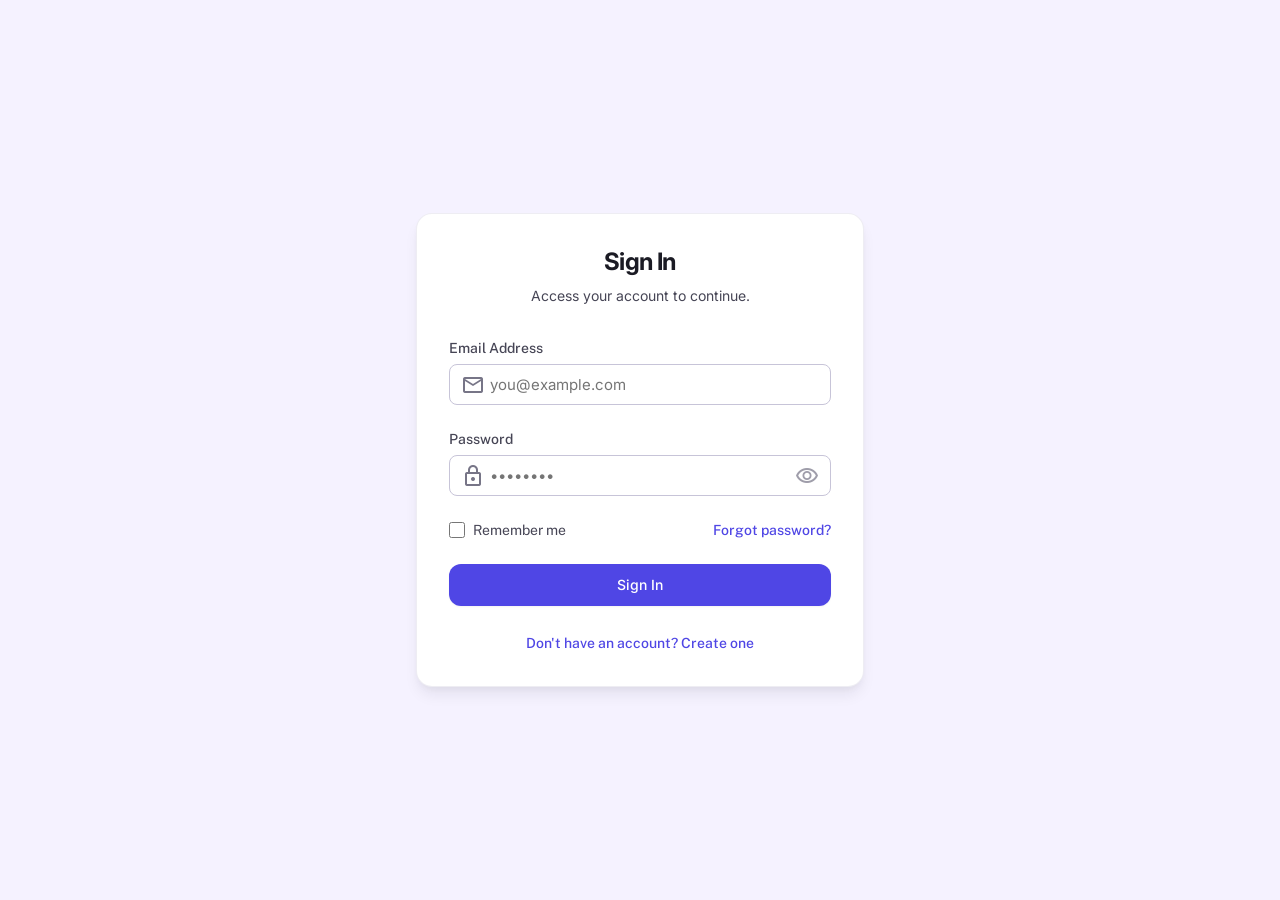
==== index.html @ 76626bdc "Initial commit of the Supply Chain Management System project. This commit includes the core files ne" ====
<!DOCTYPE html>

<html class="light" lang="en"><head>
<link href="app.css" rel="stylesheet"/>
<script src="app.js" defer></script>
<meta charset="utf-8"/>
<meta content="width=device-width, initial-scale=1.0" name="viewport"/>
<title>Authentication Card Prototype</title>
<link href="https://fonts.googleapis.com/css2?family=Inter:wght@400;500;600;700;900&amp;family=Public+Sans:wght@400;500;600&amp;display=swap" rel="stylesheet"/>
<link href="https://fonts.googleapis.com/css2?family=Material+Symbols+Outlined:wght,FILL@100..700,0..1&amp;display=swap" rel="stylesheet"/>
<link href="https://fonts.googleapis.com/css2?family=Material+Symbols+Outlined:wght,FILL@100..700,0..1&amp;display=swap" rel="stylesheet"/>
<style>
        body { font-family: 'Inter', sans-serif; }
        .label-text { font-family: 'Public Sans', sans-serif; }
    </style>
</head>
<body class="bg-surface-container-low min-h-screen flex items-center justify-center p-4">
<!-- Authentication Card -->
<div class="w-full max-w-md bg-surface-container-lowest rounded-xl shadow-lg border border-outline-variant/30 p-8">
<!-- Header -->
<div class="mb-8 text-center">
<h1 class="text-2xl font-headline font-bold text-on-surface">Sign In</h1>
<p class="text-on-surface-variant font-body text-sm mt-2">Access your account to continue.</p>
</div>
<!-- Form -->
<form class="space-y-6" id="login-form">
<!-- Email Field -->
<div>
<label class="block label-text text-sm font-medium text-on-surface-variant mb-1.5" for="email">Email Address</label>
<div class="relative">
<div class="absolute inset-y-0 left-0 pl-3 flex items-center pointer-events-none text-outline">
<span class="material-symbols-outlined text-xl" data-icon="mail">mail</span>
</div>
<input class="block w-full pl-10 pr-3 py-2.5 border border-outline-variant rounded-lg bg-surface-container-lowest text-on-surface placeholder-on-surface-variant/50 focus:ring-2 focus:ring-primary focus:border-primary transition-colors sm:text-sm" id="email" name="email" placeholder="you@example.com" required="" type="email"/>
</div>
</div>
<!-- Password Field -->
<div>
<label class="block label-text text-sm font-medium text-on-surface-variant mb-1.5" for="password">Password</label>
<div class="relative">
<div class="absolute inset-y-0 left-0 pl-3 flex items-center pointer-events-none text-outline">
<span class="material-symbols-outlined text-xl" data-icon="lock">lock</span>
</div>
<input class="block w-full pl-10 pr-10 py-2.5 border border-outline-variant rounded-lg bg-surface-container-lowest text-on-surface placeholder-on-surface-variant/50 focus:ring-2 focus:ring-primary focus:border-primary transition-colors sm:text-sm" id="password" name="password" placeholder="&#8226;&#8226;&#8226;&#8226;&#8226;&#8226;&#8226;&#8226;" required="" type="password"/>
<button class="absolute inset-y-0 right-0 pr-3 flex items-center text-outline hover:text-on-surface transition-colors password-field-toggle z-10" type="button" aria-label="Toggle password visibility" title="Toggle password visibility">
<span class="material-symbols-outlined text-xl" data-icon="visibility" id="visibility-icon">visibility</span>
</button>
</div>
</div>
<!-- Options Row -->
<div class="flex items-center justify-between">
<div class="flex items-center">
<input class="h-4 w-4 text-primary focus:ring-primary border-outline-variant rounded bg-surface-container-lowest" id="remember-me" name="remember-me" type="checkbox"/>
<label class="ml-2 block text-sm text-on-surface-variant label-text" for="remember-me">
                        Remember me
                    </label>
</div>
<div class="text-sm">
<a class="font-medium text-primary hover:text-primary-container transition-colors label-text" href="forgotpass.html" id="forgot-password-link">
                        Forgot password?
                    </a>
</div>
</div>
<!-- Submit Button -->
<div>
<button class="w-full flex justify-center py-2.5 px-4 border border-transparent rounded-lg shadow-sm text-sm font-medium text-on-primary bg-primary hover:bg-primary-container focus:outline-none focus:ring-2 focus:ring-offset-2 focus:ring-primary transition-all active:scale-[0.98]" type="submit">
                    Sign In
                </button>
</div>

<div class="mt-6 text-center">
    <a class="text-sm font-medium text-primary hover:text-primary-container transition-colors label-text" href="register.html">
    Don't have an account? Create one
    </a>
    </div>
</form>
</div>

<script>
    document.addEventListener('DOMContentLoaded', () => {
        const BASE = window.APP_BASE_URL || '/SupplyChain';

        const params = new URLSearchParams(window.location.search);
        const subsystem = params.get('subsystem');
        if (subsystem) {
            const forgotLink = document.getElementById('forgot-password-link');
            if (forgotLink) forgotLink.href = `forgotpass.html?subsystem=${encodeURIComponent(subsystem)}`;
        }

        const savedEmail = localStorage.getItem('remembered_email');
        if (savedEmail) {
            document.getElementById('email').value = savedEmail;
            document.getElementById('remember-me').checked = true;
        }

        const rememberCheckbox = document.getElementById('remember-me');
        if (rememberCheckbox) {
            rememberCheckbox.addEventListener('change', () => {
                if (!rememberCheckbox.checked) {
                    localStorage.removeItem('remembered_email');
                }
            });
        }

        (async () => {
            try {
                const sessionCheck = await fetch(`${BASE}/check_session.php`, {
                    method: 'GET',
                    credentials: 'same-origin'
                });
                if (sessionCheck.ok) {
                    try {
                        const sessionData = await sessionCheck.json();
                        if (sessionData && sessionData.logged_in) {
                            const target = subsystem
                                ? `dashboard.html?subsystem=${encodeURIComponent(subsystem)}`
                                : 'dashboard.html';
                            window.location.replace(target);
                        }
                    } catch (_) { /* ignore non-JSON responses */ }
                }
            } catch (e) {
                console.warn('Session check skipped:', e);
            }
        })();

        document.getElementById('login-form').addEventListener('submit', async (e) => {
            e.preventDefault();

            const emailEl = document.getElementById('email');
            const passwordEl = document.getElementById('password');
            const rememberMe = document.getElementById('remember-me').checked;
            const email = (emailEl.value || '').trim();
            const password = passwordEl.value;

            const submitBtn = document.getElementById('sign-in-button')
                || e.target.querySelector('button[type="submit"]')
                || e.target.querySelector('button:not([type])');

            const originalHTML = submitBtn ? submitBtn.innerHTML : null;
            let restored = false;
            const restoreBtn = () => {
                if (restored || !submitBtn) return;
                restored = true;
                submitBtn.disabled = false;
                submitBtn.style.opacity = '';
                submitBtn.style.pointerEvents = '';
                if (originalHTML !== null) submitBtn.innerHTML = originalHTML;
            };

            try {
                if (!email || !/^[^\s@]+@[^\s@]+\.[^\s@]+$/.test(email)) {
                    alert('Please enter a valid email address.');
                    if (emailEl) emailEl.focus();
                    return;
                }
                if (!password || password.length < 1) {
                    alert('Please enter your password.');
                    if (passwordEl) passwordEl.focus();
                    return;
                }

                if (submitBtn) {
                    submitBtn.disabled = true;
                    submitBtn.style.opacity = '0.8';
                    submitBtn.style.pointerEvents = 'none';
                    submitBtn.innerHTML = '<span>Signing in...</span>';
                }

                const response = await fetch(`${BASE}/login.php`, {
                    method: 'POST',
                    headers: { 'Content-Type': 'application/json' },
                    credentials: 'same-origin',
                    body: JSON.stringify({ email, password, remember_me: rememberMe }),
                });

                const contentType = response.headers.get('content-type') || '';
                let data = {};
                if (contentType.includes('application/json')) {
                    data = await response.json();
                } else {
                    const raw = await response.text();
                    const jsonStart = raw.indexOf('{');
                    const jsonEnd = raw.lastIndexOf('}');
                    if (jsonStart !== -1 && jsonEnd !== -1) {
                        try { data = JSON.parse(raw.slice(jsonStart, jsonEnd + 1)); }
                        catch (_) { data = { message: raw.slice(0, 160) }; }
                    } else {
                        data = { message: raw.slice(0, 160) };
                    }
                }

                if (response.ok) {
                    if (rememberMe) {
                        localStorage.setItem('remembered_email', email);
                    } else {
                        localStorage.removeItem('remembered_email');
                    }

                    const target = subsystem
                        ? `dashboard.html?subsystem=${encodeURIComponent(subsystem)}`
                        : (data.redirect || 'dashboard.html');
                    window.location.replace(target);
                    return;
                }

                alert(data.message || 'Invalid email or password.');
            } catch (error) {
                console.error('Login error:', error);
                const details = (error && error.message) ? `\n\nDetails: ${error.message}` : '';
                alert(`Unable to reach the server. Make sure XAMPP Apache and MySQL are running, then try again.${details}`);
            } finally {
                restoreBtn();
            }
        });
    });
</script>
</body></html>
---- app.css ----
/* ==========================================================================
   PURE CSS LARAVEL BREEZE & MATERIAL 3 DESIGN SYSTEM (app.css)
   Universal CSS-Only Stylesheet for index.html and all 15 code.html prototypes.
   Zero Tailwind CSS, Zero JavaScript required. Pure CSS Utility & UI Architecture.
   ========================================================================== */

@import url('https://fonts.googleapis.com/css2?family=Inter:wght@300;400;500;600;700;800;900&family=Public+Sans:wght@400;500;600&display=swap');
@import url('https://fonts.googleapis.com/css2?family=Material+Symbols+Outlined:wght,FILL@100..700,0..1&display=swap');

:root {
  /* Core Design Tokens - Breeze & Material 3 Light Theme */
  --bg-main: #fcf8ff;
  --bg-surface-low: #f5f2ff;
  --bg-surface: #ffffff;
  --bg-surface-high: #eae6f4;
  --bg-surface-highest: #e4e1ee;
  
  /* Text & Content Tokens */
  --text-main: #1b1b24;
  --text-muted: #464555;
  --text-dim: #777587;
  --text-inverse: #ffffff;
  --outline: #777587;
  --outline-variant: #c7c4d8;

  /* Brand Accents */
  --primary: #4f46e5;
  --primary-hover: #4338ca;
  --primary-light: #e2dfff;
  --primary-container: #4f46e5;
  --on-primary: #ffffff;
  --on-primary-container: #dad7ff;
  --secondary: #58579b;
  --on-secondary: #ffffff;
  --secondary-container: #b6b4ff;
  --tertiary: #a44100;
  --on-tertiary: #ffffff;
  --tertiary-container: #ffd2be;
  --error: #ba1a1a;
  --on-error: #ffffff;
  --error-container: #ffdad6;
  --on-error-container: #93000a;

  /* Category Filter Colors */
  --auth-color: #e11d48;
  --auth-bg: #ffe4e6;
  --auth-border: #fecdd3;
  --comp-color: #4f46e5;
  --comp-bg: #e0e7ff;
  --comp-border: #c7d2fe;
  --layout-color: #059669;
  --layout-bg: #d1fae5;
  --layout-border: #a7f3d0;
  --system-color: #d97706;
  --system-bg: #fef3c7;
  --system-border: #fde68a;

  /* Elevation & Shadows */
  --shadow-sm: 0 1px 2px 0 rgba(0, 0, 0, 0.05);
  --shadow-md: 0 4px 6px -1px rgba(27, 27, 36, 0.06), 0 2px 4px -2px rgba(27, 27, 36, 0.04);
  --shadow-lg: 0 10px 15px -3px rgba(27, 27, 36, 0.08), 0 4px 6px -2px rgba(27, 27, 36, 0.04);
  --shadow-xl: 0 20px 25px -5px rgba(27, 27, 36, 0.1), 0 10px 10px -5px rgba(27, 27, 36, 0.04);
  --shadow-hover: 0 20px 25px -5px rgba(79, 70, 229, 0.12), 0 8px 10px -6px rgba(79, 70, 229, 0.08);

  /* Typography */
  --font-sans: 'Inter', system-ui, -apple-system, sans-serif;
  --font-label: 'Public Sans', system-ui, -apple-system, sans-serif;
  
  /* Sizing & Transitions */
  --radius-sm: 0.375rem;
  --radius-md: 0.5rem;
  --radius-lg: 0.75rem;
  --radius-xl: 1rem;
  --radius-2xl: 1.5rem;
  --radius-full: 9999px;
  --transition-fast: 0.15s ease;
  --transition-smooth: 0.25s cubic-bezier(0.16, 1, 0.3, 1);
}

/* ==========================================================================
   CSS Reset & Base Rules
   ========================================================================== */
*, *::before, *::after {
  box-sizing: border-box;
  margin: 0;
  padding: 0;
}

html {
  scroll-behavior: smooth;
  font-size: 16px;
  color-scheme: light;
}

body {
  font-family: var(--font-sans);
  background-color: var(--bg-main);
  color: var(--text-main);
  line-height: 1.5;
  min-height: 100vh;
  display: flex;
  flex-direction: column;
  -webkit-font-smoothing: antialiased;
}

::selection {
  background-color: var(--primary);
  color: #ffffff;
}

::-webkit-scrollbar {
  width: 8px;
  height: 8px;
}
::-webkit-scrollbar-track {
  background: var(--bg-main);
}
::-webkit-scrollbar-thumb {
  background: #cbd5e1;
  border-radius: var(--radius-full);
}
::-webkit-scrollbar-thumb:hover {
  background: var(--primary);
}

h1, h2, h3, h4, h5, h6 {
  font-family: var(--font-sans);
  font-weight: 700;
  color: var(--text-main);
  line-height: 1.25;
  letter-spacing: -0.025em;
}

a {
  color: inherit;
  text-decoration: none;
  transition: all var(--transition-fast);
}

img, svg {
  max-width: 100%;
  height: auto;
  display: block;
}

button, input, select, textarea {
  font-family: inherit;
  font-size: inherit;
  color: inherit;
  background: none;
  border: none;
  outline: none;
}

button, label[for^="filter-"] {
  cursor: pointer;
  user-select: none;
}

/* ==========================================================================
   PURE CSS RADIO FILTERING LOGIC (Zero JavaScript)
   ========================================================================== */
.filter-radio {
  display: none !important;
}

/* Active filter button styles based on checked radio */
#filter-all:checked ~ * .filter-container label[for="filter-all"],
#filter-auth:checked ~ * .filter-container label[for="filter-auth"],
#filter-comp:checked ~ * .filter-container label[for="filter-comp"],
#filter-layout:checked ~ * .filter-container label[for="filter-layout"],
#filter-system:checked ~ * .filter-container label[for="filter-system"] {
  background: var(--primary);
  color: #ffffff;
  border-color: var(--primary);
  box-shadow: 0 4px 12px rgba(79, 70, 229, 0.25);
}

#filter-auth:checked ~ * .filter-container label[for="filter-auth"] {
  background: var(--auth-color);
  border-color: var(--auth-color);
  box-shadow: 0 4px 12px rgba(225, 29, 72, 0.25);
}

/* Active count pill styles */
#filter-all:checked ~ * .filter-container label[for="filter-all"] .count-pill,
#filter-auth:checked ~ * .filter-container label[for="filter-auth"] .count-pill,
#filter-comp:checked ~ * .filter-container label[for="filter-comp"] .count-pill,
#filter-layout:checked ~ * .filter-container label[for="filter-layout"] .count-pill,
#filter-system:checked ~ * .filter-container label[for="filter-system"] .count-pill {
  background: rgba(255, 255, 255, 0.25);
  color: #ffffff;
}

/* Hide non-matching component cards in pure CSS when filter is checked */
#filter-auth:checked ~ * .components-grid .component-card:not([data-group="Authentication"]),
#filter-comp:checked ~ * .components-grid .component-card:not([data-group="Components"]),
#filter-layout:checked ~ * .components-grid .component-card:not([data-group="Layouts"]),
#filter-system:checked ~ * .components-grid .component-card:not([data-group="Design Systems"]) {
  display: none !important;
}

/* ==========================================================================
   Header & Navigation
   ========================================================================== */
.app-wrapper {
  display: flex;
  flex-direction: column;
  min-height: 100vh;
  width: 100%;
}

.container {
  width: 100%;
  max-width: 1280px;
  margin: 0 auto;
  padding: 0 1.5rem;
}

@media (max-width: 640px) {
  .container {
    padding: 0 1rem;
  }
}

.app-header {
  position: sticky;
  top: 0;
  z-index: 50;
  background: rgba(255, 255, 255, 0.85);
  backdrop-filter: blur(12px);
  -webkit-backdrop-filter: blur(12px);
  border-bottom: 1px solid var(--bg-surface-highest);
  box-shadow: var(--shadow-sm);
  transition: all var(--transition-smooth);
}

.header-content {
  display: flex;
  align-items: center;
  justify-content: space-between;
  height: 4.5rem;
}

.brand-identity {
  display: flex;
  align-items: center;
  gap: 0.875rem;
}

.brand-logo {
  width: 2.5rem;
  height: 2.5rem;
  border-radius: var(--radius-md);
  background: var(--primary);
  display: flex;
  align-items: center;
  justify-content: center;
  font-weight: 800;
  font-size: 1.125rem;
  color: #ffffff;
  box-shadow: 0 4px 10px rgba(79, 70, 229, 0.25);
}

.brand-text h1 {
  font-size: 1.25rem;
  font-weight: 800;
  color: var(--text-main);
  letter-spacing: -0.03em;
}

.brand-text h1 span {
  color: var(--primary);
}

.brand-badge {
  display: inline-flex;
  align-items: center;
  padding: 0.2rem 0.6rem;
  border-radius: var(--radius-full);
  background: var(--primary-light);
  color: var(--primary);
  font-size: 0.75rem;
  font-weight: 600;
  border: 1px solid rgba(79, 70, 229, 0.2);
}

/* ==========================================================================
   Hero Section
   ========================================================================== */
.hero-section {
  padding: 3.5rem 0 2.5rem;
  text-align: center;
}

.hero-badge {
  display: inline-flex;
  align-items: center;
  gap: 0.5rem;
  padding: 0.35rem 0.875rem;
  background: var(--primary-light);
  border: 1px solid rgba(79, 70, 229, 0.25);
  border-radius: var(--radius-full);
  color: var(--primary);
  font-size: 0.8125rem;
  font-weight: 600;
  margin-bottom: 1.25rem;
}

.hero-title {
  font-size: 3rem;
  font-weight: 900;
  margin-bottom: 1rem;
  color: var(--text-main);
  letter-spacing: -0.04em;
}

.hero-title span {
  color: var(--primary);
}

.hero-subtitle {
  font-size: 1.125rem;
  color: var(--text-muted);
  max-width: 640px;
  margin: 0 auto 2rem;
  line-height: 1.6;
}

@media (max-width: 640px) {
  .hero-title {
    font-size: 2rem;
  }
  .hero-subtitle {
    font-size: 0.95rem;
  }
}

.module-selector-section {
  background: radial-gradient(circle at top left, rgba(124, 58, 237, 0.16), transparent 32%),
              radial-gradient(circle at bottom right, rgba(99, 102, 241, 0.18), transparent 28%),
              linear-gradient(180deg, #050b1d 0%, #0c1229 42%, #0f172a 100%);
}

.subsystem-dashboard-section {
  background: #090f22;
}

.module-section-header,
.dashboard-header {
  display: flex;
  align-items: center;
  justify-content: space-between;
  gap: 1.5rem;
  margin-bottom: 2rem;
  border-bottom: 1px solid rgba(148, 163, 184, 0.12);
  padding-bottom: 1.5rem;
}

.module-section-header .eyebrow,
.dashboard-header .eyebrow {
  font-size: 0.75rem;
  font-weight: 700;
  letter-spacing: 0.28em;
  text-transform: uppercase;
  color: #c4b5fd;
  margin-bottom: 0.5rem;
}

.section-title,
.dashboard-title {
  font-size: clamp(2rem, 2.6vw, 2.75rem);
  color: #f8fafc;
  margin-bottom: 0.75rem;
}

.section-copy,
.dashboard-description {
  color: #cbd5e1;
  max-width: 760px;
  line-height: 1.75;
}

.search-box {
  position: relative;
  width: min(100%, 320px);
}

.search-box .search-icon {
  position: absolute;
  left: 1rem;
  top: 50%;
  transform: translateY(-50%);
  width: 18px;
  height: 18px;
  color: #8f9fcb;
  pointer-events: none;
}

.search-input {
  width: 100%;
  padding: 0.95rem 1rem 0.95rem 3rem;
  border-radius: 9999px;
  border: 1px solid rgba(255, 255, 255, 0.12);
  background: rgba(15, 23, 42, 0.88);
  color: #f8fafc;
  box-shadow: inset 0 1px 2px rgba(255, 255, 255, 0.05);
}

.search-input::placeholder {
  color: #8f9fcb;
}

.module-selector-grid,
.dashboard-module-grid {
  display: grid;
  grid-template-columns: repeat(auto-fill, minmax(300px, 1fr));
  gap: 1.5rem;
}

.module-selection-panel,
.module-card,
.dashboard-card {
  background: rgba(15, 23, 42, 0.95);
  border: 1px solid rgba(148, 163, 184, 0.14);
  border-radius: var(--radius-2xl);
}

.module-selection-panel {
  padding: 2rem;
  box-shadow: 0 28px 80px -45px rgba(15, 23, 42, 0.7);
  overflow: hidden;
}

.module-folder-card {
  background: rgba(15, 23, 42, 0.9);
  border: 1px solid rgba(148, 163, 184, 0.18);
  border-radius: var(--radius-2xl);
  padding: 1.5rem;
  margin-bottom: 1.75rem;
  box-shadow: inset 0 0 0 1px rgba(255, 255, 255, 0.03);
}

.folder-card-top {
  display: flex;
  align-items: flex-start;
  gap: 1rem;
  margin-bottom: 1.5rem;
}

.folder-badge {
  display: inline-flex;
  align-items: center;
  justify-content: center;
  min-width: 3.5rem;
  min-height: 3.5rem;
  border-radius: 1rem;
  background: rgba(99, 102, 241, 0.2);
  color: #ede9fe;
  font-size: 1rem;
  padding: 0.75rem;
  box-shadow: inset 0 0 0 1px rgba(255, 255, 255, 0.05);
}

.folder-title {
  font-size: 1.6rem;
  color: #f8fafc;
  margin: 0 0 0.5rem;
}

.folder-copy {
  margin: 0;
  color: rgba(226, 232, 255, 0.82);
  max-width: 740px;
  line-height: 1.75;
}

.folder-content {
  display: grid;
  gap: 1rem;
}

.folder-card-row {
  display: grid;
  grid-template-columns: repeat( auto-fit, minmax(220px, 1fr) );
  gap: 1rem;
}

.folder-card-item {
  background: rgba(15, 23, 42, 0.82);
  border: 1px solid rgba(148, 163, 184, 0.12);
  border-radius: var(--radius-xl);
  padding: 1.2rem;
}

.folder-card-item h3 {
  margin: 0 0 0.45rem;
  font-size: 1rem;
  color: #f8fafc;
}

.folder-card-item p {
  margin: 0;
  color: rgba(226, 232, 255, 0.78);
  line-height: 1.6;
}

.module-card {
  display: grid;
  grid-template-rows: auto 1fr;
  overflow: hidden;
  min-height: 420px;
  box-shadow: 0 28px 60px -40px rgba(15, 23, 42, 0.8);
  transition: transform var(--transition-smooth), border-color var(--transition-fast), box-shadow var(--transition-fast);
}

.module-card:hover {
  transform: translateY(-8px);
  border-color: rgba(168, 85, 247, 0.35);
  box-shadow: 0 32px 70px -44px rgba(168, 85, 247, 0.5);
}

.module-card-preview {
  position: relative;
  padding: 1.5rem;
  background: linear-gradient(135deg, rgba(168, 85, 247, 0.92), rgba(79, 70, 229, 0.95));
  display: flex;
  flex-direction: column;
  justify-content: end;
  gap: 0.75rem;
  min-height: 160px;
}

.module-card-preview::after {
  content: '';
  position: absolute;
  inset: 0;
  background: radial-gradient(circle at top left, rgba(255, 255, 255, 0.16), transparent 30%),
              radial-gradient(circle at bottom right, rgba(255, 255, 255, 0.08), transparent 22%);
}

.module-card-preview-badge {
  position: relative;
  display: inline-flex;
  align-items: center;
  padding: 0.35rem 0.95rem;
  border-radius: var(--radius-full);
  font-size: 0.72rem;
  font-weight: 700;
  letter-spacing: 0.12em;
  text-transform: uppercase;
  color: rgba(255, 255, 255, 0.95);
  background: rgba(255, 255, 255, 0.12);
  border: 1px solid rgba(255, 255, 255, 0.18);
  z-index: 1;
}

.module-card-preview-hero {
  position: relative;
  z-index: 1;
  font-size: 1.05rem;
  font-weight: 700;
  color: #f8fafc;
  line-height: 1.35;
}

.module-card-body {
  padding: 1.75rem 1.5rem 1.5rem;
  display: flex;
  flex-direction: column;
  gap: 1rem;
}

.module-card h3 {
  color: #f8fafc;
  font-size: 1.15rem;
  margin: 0;
}

.dashboard-card h3 {
  color: #0f172a;
  font-size: 1.15rem;
  margin: 0;
}

.module-card p,
.module-list li {
  color: rgba(226, 232, 255, 0.88);
}

.dashboard-card p {
  color: #475569;
}

.module-list {
  list-style: none;
  padding: 0;
  margin: 0;
  display: grid;
  gap: 0.6rem;
}

.module-list li {
  position: relative;
  padding-left: 1.35rem;
  line-height: 1.65;
}

.module-list li::before {
  content: '';
  position: absolute;
  left: 0;
  top: 0.8rem;
  width: 6px;
  height: 6px;
  border-radius: 50%;
  background: #c084fc;
}

.btn-open,
.btn-secondary {
  width: fit-content;
  border-radius: var(--radius-lg);
  padding: 0.8rem 1.35rem;
  font-weight: 700;
}

.btn-open {
  margin-top: auto;
  background: linear-gradient(135deg, #8b5cf6, #7c3aed);
  color: #ffffff;
  box-shadow: 0 16px 32px -16px rgba(124, 58, 237, 0.5);
}

.btn-open:hover {
  background: linear-gradient(135deg, #7c3aed, #9333ea);
}

.btn-secondary {
  display: inline-flex;
  align-items: center;
  justify-content: center;
  gap: 0.75rem;
  border-radius: 1.5rem;
  padding: 0.9rem 1.35rem;
  border: 1px solid rgba(56, 189, 248, 0.24);
  background: #ffffff;
  color: #0f172a;
  font-weight: 600;
  box-shadow: 0 14px 30px rgba(15, 23, 42, 0.06);
}

.btn-secondary:hover {
  background: #f8fbff;
}

.btn-primary {
  display: inline-flex;
  align-items: center;
  justify-content: center;
  gap: 0.75rem;
  border-radius: 1.5rem;
  padding: 0.95rem 1.45rem;
  border: none;
  background: linear-gradient(135deg, #4f46e5, #6366f1);
  color: #ffffff;
  font-weight: 700;
  box-shadow: 0 20px 36px rgba(79, 70, 229, 0.22);
}

.btn-primary:hover {
  background: linear-gradient(135deg, #4338ca, #4f46e5);
}

.dashboard-card {
  min-height: 120px;
  padding: 1.75rem;
  background: #ffffff;
  border: 1px solid rgba(148, 163, 184, 0.16);
  border-radius: var(--radius-2xl);
  box-shadow: 0 20px 35px rgba(15, 23, 42, 0.05);
}

.dashboard-card-label {
  font-size: 0.72rem;
  letter-spacing: 0.18em;
  text-transform: uppercase;
  color: #6366f1;
  margin-bottom: 0.55rem;
}

.dashboard-action-button {
  display: inline-flex;
  align-items: center;
  justify-content: center;
  gap: 0.5rem;
  min-height: 2.75rem;
  border-radius: 999px;
  padding: 0.65rem 1.35rem;
  margin: 0;
}

.dashboard-chart-header {
  display: flex;
  align-items: center;
  justify-content: space-between;
  gap: 1rem;
  margin-bottom: 1.25rem;
}

.dashboard-chart-filter-button {
  display: inline-flex;
  align-items: center;
  justify-content: center;
  border-radius: 999px;
  padding: 0.75rem 1.1rem;
  border: 1px solid rgba(148, 163, 184, 0.18);
  background: #ffffff;
  color: #334155;
  font-size: 0.85rem;
  font-weight: 700;
}

.dashboard-line-chart {
  min-height: 220px;
  width: 100%;
}

.dashboard-line-chart svg {
  width: 100%;
  height: 100%;
  display: block;
  overflow: visible;
}

.donut-chart-wrapper {
  position: relative;
  width: min(100%, 260px);
  margin: 0 auto;
}

.donut-chart {
  width: 100%;
  aspect-ratio: 1 / 1;
  border-radius: 999px;
  position: relative;
}

.donut-center-text {
  position: absolute;
  inset: 50%;
  transform: translate(-50%, -50%);
  text-align: center;
  display: inline-grid;
  gap: 0.35rem;
}

.donut-center-text p:first-child {
  color: #64748b;
  font-size: 0.75rem;
  margin: 0;
}

.donut-center-text p:last-child {
  color: #0f172a;
  font-size: 1.1rem;
  font-weight: 700;
  margin: 0;
}

.donut-list-item {
  display: flex;
  align-items: center;
  justify-content: space-between;
  gap: 1rem;
  padding: 1rem 1.1rem;
  border-radius: 1.5rem;
  background: #f8fafc;
  border: 1px solid rgba(148, 163, 184, 0.16);
}

.donut-list-color {
  width: 0.9rem;
  height: 0.9rem;
  border-radius: 0.5rem;
}

.quick-action-button {
  width: 100%;
  display: flex;
  align-items: center;
  justify-content: space-between;
  gap: 1rem;
  padding: 1rem 1.25rem;
  border-radius: 1.5rem;
  background: #ffffff;
  border: 1px solid rgba(148, 163, 184, 0.18);
  color: #0f172a;
  font-weight: 600;
  box-shadow: 0 10px 24px rgba(15, 23, 42, 0.05);
  cursor: pointer;
  transition: transform var(--transition-fast), background var(--transition-fast), border-color var(--transition-fast);
}

.quick-action-button:hover {
  background: #f8fbff;
  transform: translateY(-1px);
}

.status-pill {
  display: inline-flex;
  align-items: center;
  justify-content: center;
  padding: 4px 14px;
  border-radius: 9999px;
  font-size: 0.75rem;
  font-weight: 600;
  white-space: nowrap;
}

.status-pill-success {
  background: #ecfdf5;
  color: #166534;
}

.status-pill-info {
  background: #eff6ff;
  color: #1d4ed8;
}

.status-pill-warning {
  background: #ffedd5;
  color: #c2410c;
}

.status-pill-accent {
  background: #ede9fe;
  color: #5b21b6;
}

.status-pill-neutral {
  background: #f8fafc;
  color: #475569;
}

#dashboard-activity-tbody td {
  padding: 1rem 1.25rem;
  vertical-align: middle;
}

#dashboard-activity-tbody tr {
  background: #ffffff;
}

#dashboard-activity-tbody tr:hover {
  background: #f8fbff;
}

.hidden {
  display: none !important;
}

@media (max-width: 900px) {
  .module-selector-grid,
  .dashboard-module-grid {
    grid-template-columns: 1fr;
  }
}

@media (max-width: 680px) {
  .module-card {
    min-height: auto;
  }

  .module-card-preview {
    min-height: 125px;
  }
}

@media (max-width: 640px) {
  .module-section-header,
  .dashboard-header {
    flex-direction: column;
    align-items: stretch;
  }

  .search-box {
    width: 100%;
  }
}

/* ==========================================================================
   Filter Bar & Tabs
   ========================================================================== */
.filter-container {
  display: flex;
  align-items: center;
  justify-content: center;
  flex-wrap: wrap;
  gap: 0.625rem;
  margin-bottom: 2.5rem;
}

.filter-btn {
  padding: 0.6rem 1.25rem;
  background: #ffffff;
  border: 1px solid var(--outline-variant);
  border-radius: var(--radius-full);
  color: var(--text-muted);
  font-weight: 600;
  font-size: 0.875rem;
  display: flex;
  align-items: center;
  gap: 0.5rem;
  transition: all var(--transition-fast);
  box-shadow: var(--shadow-sm);
}

.filter-btn:hover {
  background: var(--bg-surface-low);
  color: var(--text-main);
  border-color: var(--primary);
}

.filter-btn .count-pill {
  padding: 0.1rem 0.5rem;
  background: var(--bg-surface-high);
  border-radius: var(--radius-full);
  font-size: 0.75rem;
  font-weight: 700;
  color: var(--text-main);
}

/* ==========================================================================
   Standalone Module Selector Page
   ========================================================================== */
.module-selector-page {
  min-height: 100vh;
  padding: 2rem 1rem 3rem;
  background: linear-gradient(180deg, #eef6ff 0%, #f8fbff 48%, #f6f7fb 100%);
}

.module-selector-shell {
  width: min(95vw, 1800px);
  max-width: 95vw;
  margin: 0 auto;
  padding: 3rem;
  background: rgba(255, 255, 255, 0.98);
  border: 1px solid rgba(148, 163, 184, 0.14);
  border-radius: 2rem;
  box-shadow: 0 36px 110px rgba(15, 23, 42, 0.08);
  backdrop-filter: blur(10px);
}

.module-selector-grid {
  display: grid;
  grid-template-columns: repeat(5, minmax(250px, 1fr));
  gap: 1.75rem;
  align-items: stretch;
}

@media (max-width: 1400px) {
  .module-selector-grid {
    grid-template-columns: repeat(4, minmax(220px, 1fr));
  }
}

@media (max-width: 1120px) {
  .module-selector-grid {
    grid-template-columns: repeat(3, minmax(220px, 1fr));
  }
}

@media (max-width: 860px) {
  .module-selector-grid {
    grid-template-columns: repeat(2, minmax(220px, 1fr));
  }
}

@media (max-width: 680px) {
  .module-selector-grid {
    grid-template-columns: 1fr;
  }
}

.module-selector-header {
  display: flex;
  align-items: flex-end;
  justify-content: space-between;
  gap: 1.5rem;
  margin-bottom: 2.25rem;
}

.module-selector-title {
  font-size: clamp(2.25rem, 3vw, 3.4rem);
  color: #0f172a;
  margin: 0 0 0.85rem;
  letter-spacing: -0.03em;
}

.module-selector-copy {
  color: #475569;
  max-width: 720px;
  font-size: 1rem;
  line-height: 1.85;
}

.module-selector-actions {
  display: flex;
  align-items: center;
  justify-content: flex-end;
  gap: 1rem;
  flex-wrap: wrap;
}

.module-selector-actions .btn-view {
  background: linear-gradient(135deg, #4f46e5, #2563eb);
  color: #ffffff;
  box-shadow: 0 18px 36px rgba(59, 130, 246, 0.22);
}

.module-selector-actions .btn-view:hover {
  background: linear-gradient(135deg, #4338ca, #1d4ed8);
}

.subsystem-card {
  position: relative;
  background: #ffffff;
  border: 1px solid rgba(148, 163, 184, 0.16);
  border-radius: 2rem;
  padding: 1.75rem;
  display: flex;
  flex-direction: column;
  justify-content: space-between;
  gap: 1.5rem;
  box-shadow: 0 22px 45px rgba(15, 23, 42, 0.06);
  transition: transform var(--transition-smooth), border-color var(--transition-fast), box-shadow var(--transition-fast);
  overflow: hidden;
}

.subsystem-card::before {
  content: '';
  position: absolute;
  top: 0;
  left: 0;
  width: 4.5rem;
  height: 4px;
  background: linear-gradient(90deg, #4f46e5, #2563eb);
}

.subsystem-card:hover {
  transform: translateY(-8px);
  border-color: rgba(59, 130, 246, 0.35);
  box-shadow: 0 34px 65px rgba(59, 130, 246, 0.12);
}

.subsystem-card-head .eyebrow {
  display: inline-flex;
  text-transform: uppercase;
  letter-spacing: 0.18em;
  font-size: 0.72rem;
  color: #2563eb;
  font-weight: 700;
}

.subsystem-card-head h3 {
  margin: 0.85rem 0 0.85rem;
  font-size: 1.2rem;
  color: #0f172a;
  line-height: 1.3;
}

.subsystem-card-head p {
  margin: 0;
  color: #64748b;
  line-height: 1.75;
}

.subsystem-card-meta {
  display: flex;
  align-items: center;
  justify-content: space-between;
  gap: 0.75rem;
  flex-wrap: wrap;
  margin-top: auto;
  padding-top: 1.25rem;
  border-top: 1px solid rgba(226, 232, 240, 0.8);
}

.subsystem-card-meta .btn-view {
  display: inline-flex;
  align-items: center;
  gap: 0.35rem;
  padding: 0.55rem 0.85rem;
  font-size: 0.8rem;
  border-radius: 0.75rem;
}

.subsystem-card-count {
  color: #475569;
  font-weight: 700;
  font-size: 0.85rem;
}

.subsystem-module-list {
  display: flex;
  flex-direction: column;
  gap: 0.6rem;
  margin: 1.25rem 0 1.5rem;
  flex-grow: 1;
}

.module-chip {
  display: flex;
  align-items: flex-start;
  gap: 0.65rem;
  padding: 0.65rem 0.85rem;
  border-radius: 0.75rem;
  background: #f8fafc;
  color: #1e293b;
  font-size: 0.82rem;
  font-weight: 500;
  line-height: 1.35;
  border: 1px solid #e2e8f0;
  transition: all 0.2s cubic-bezier(0.16, 1, 0.3, 1);
  text-align: left;
  box-shadow: 0 1px 2px rgba(0, 0, 0, 0.02);
}

.module-chip:hover {
  background: #eff6ff;
  color: #1d4ed8;
  border-color: #bfdbfe;
  transform: translateX(4px);
  box-shadow: 0 4px 12px rgba(59, 130, 246, 0.08);
}

.module-chip-icon {
  display: inline-flex;
  align-items: center;
  justify-content: center;
  width: 1.5rem;
  height: 1.5rem;
  border-radius: 0.5rem;
  background: rgba(59, 130, 246, 0.12);
  color: #2563eb;
  flex-shrink: 0;
  font-size: 16px;
  margin-top: -0.05rem;
}

.module-chip-text {
  flex-grow: 1;
  word-break: break-word;
}

.subsystem-detail {
  margin-top: 2rem;
  background: #ffffff;
  border: 1px solid rgba(148, 163, 184, 0.18);
  border-radius: 2rem;
  padding: 2rem;
  box-shadow: 0 18px 40px rgba(15, 23, 42, 0.06);
}

.subsystem-detail-header {
  display: flex;
  align-items: flex-start;
  justify-content: space-between;
  gap: 1rem;
  flex-wrap: wrap;
  margin-bottom: 1.5rem;
}

.subsystem-detail-title {
  font-size: clamp(1.75rem, 2.2vw, 2.25rem);
  color: var(--text-main);
  margin: 0.25rem 0 0;
}

.subsystem-detail-copy {
  color: var(--text-muted);
  max-width: 720px;
  line-height: 1.75;
}

.subsystem-detail-actions {
  display: flex;
  gap: 0.75rem;
  flex-wrap: wrap;
}

.subsystem-status-row {
  display: flex;
  flex-wrap: wrap;
  gap: 0.75rem;
  margin-bottom: 1.5rem;
}

.subsystem-pill {
  display: inline-flex;
  align-items: center;
  padding: 0.55rem 0.95rem;
  border-radius: 999px;
  background: rgba(59, 130, 246, 0.1);
  color: #1d4ed8;
  font-size: 0.82rem;
  font-weight: 700;
}

.subsystem-modules-grid {
  display: grid;
  grid-template-columns: repeat(auto-fill, minmax(240px, 1fr));
  gap: 1rem;
}

.module-card-light {
  background: var(--bg-surface-container-low);
  border: 1px solid rgba(15, 23, 42, 0.08);
  border-radius: 1.25rem;
  padding: 1rem 1.1rem;
  box-shadow: 0 10px 25px rgba(15, 23, 42, 0.04);
}

.module-card-light h4 {
  margin: 0;
  font-size: 1rem;
  color: var(--text-main);
}

.module-selector-shell .eyebrow {
  margin-bottom: 0.85rem;
}

.module-selector-shell .btn-view {
  min-width: 10rem;
}

@media (max-width: 900px) {
  .module-selector-header {
    flex-direction: column;
    align-items: stretch;
  }
}

@media (max-width: 680px) {
  .module-selector-grid,
  .subsystem-modules-grid {
    grid-template-columns: 1fr;
  }
}

/* ==========================================================================
   Components Grid & Breeze UI Cards
   ========================================================================== */
.components-grid {
  display: grid;
  grid-template-columns: repeat(auto-fill, minmax(340px, 1fr));
  gap: 1.75rem;
  margin-bottom: 4rem;
  min-height: 400px;
}

@media (max-width: 640px) {
  .components-grid {
    grid-template-columns: 1fr;
  }
}

.component-card {
  background: var(--bg-surface);
  border: 1px solid var(--bg-surface-highest);
  border-radius: var(--radius-xl);
  overflow: hidden;
  display: flex;
  flex-direction: column;
  transition: all var(--transition-smooth);
  box-shadow: var(--shadow-md);
}

.component-card:hover {
  transform: translateY(-6px);
  box-shadow: var(--shadow-hover);
  border-color: var(--primary);
}

.component-card[data-group="Authentication"]:hover {
  border-color: var(--auth-color);
  box-shadow: 0 20px 25px -5px rgba(225, 29, 72, 0.1), 0 8px 10px -6px rgba(225, 29, 72, 0.08);
}

.card-thumb-wrapper {
  position: relative;
  width: 100%;
  height: 200px;
  background: var(--bg-surface-low);
  overflow: hidden;
  border-bottom: 1px solid var(--bg-surface-highest);
}

.card-thumb {
  width: 100%;
  height: 100%;
  object-fit: cover;
  object-position: top;
  transition: transform 0.5s cubic-bezier(0.16, 1, 0.3, 1);
}

.component-card:hover .card-thumb {
  transform: scale(1.05);
}

.fallback-banner {
  width: 100%;
  height: 100%;
  display: flex;
  flex-direction: column;
  align-items: center;
  justify-content: center;
  background: linear-gradient(135deg, #f5f2ff 0%, #eae6f4 100%);
  color: var(--primary);
  padding: 1.5rem;
  text-align: center;
}

.fallback-icon {
  width: 48px;
  height: 48px;
  margin-bottom: 0.75rem;
  opacity: 0.8;
}

.fallback-text {
  font-size: 0.875rem;
  font-weight: 700;
  color: var(--text-main);
}

.fallback-subtext {
  font-size: 0.75rem;
  color: var(--text-dim);
  margin-top: 0.25rem;
}

.card-badge-container {
  position: absolute;
  top: 1rem;
  right: 1rem;
  z-index: 10;
}

.card-badge {
  display: inline-flex;
  align-items: center;
  padding: 0.3rem 0.75rem;
  border-radius: var(--radius-full);
  font-size: 0.7rem;
  font-weight: 700;
  text-transform: uppercase;
  letter-spacing: 0.05em;
  background: #ffffff;
  box-shadow: var(--shadow-sm);
  border: 1px solid var(--outline-variant);
}

.badge-authentication {
  background: var(--auth-bg);
  color: var(--auth-color);
  border-color: var(--auth-border);
}
.badge-components {
  background: var(--comp-bg);
  color: var(--comp-color);
  border-color: var(--comp-border);
}
.badge-layouts {
  background: var(--layout-bg);
  color: var(--layout-color);
  border-color: var(--layout-border);
}
.badge-design-systems {
  background: var(--system-bg);
  color: var(--system-color);
  border-color: var(--system-border);
}

/* Status Badges - Semantic Colors & Breathing Room */
.status-badge {
  display: inline-flex;
  align-items: center;
  gap: 0.375rem;
  padding: 4px 14px;
  border-radius: var(--radius-full);
  font-size: 0.75rem;
  font-weight: 600;
  line-height: 1.25;
  white-space: nowrap;
  flex-shrink: 0;
}
.status-badge-operational {
  background-color: var(--layout-bg);
  color: var(--layout-color);
  border: 1px solid var(--layout-border);
}
.status-badge-maintenance {
  background-color: var(--system-bg);
  color: var(--system-color);
  border: 1px solid var(--system-border);
}
.status-badge-archived {
  background-color: var(--bg-surface-highest);
  color: var(--text-muted);
  border: 1px solid transparent;
}

.card-body {
  padding: 1.5rem;
  flex: 1;
  display: flex;
  flex-direction: column;
}

.card-title {
  font-size: 1.15rem;
  font-weight: 700;
  color: var(--text-main);
  margin-bottom: 0.5rem;
  transition: color var(--transition-fast);
}

.component-card:hover .card-title {
  color: var(--primary);
}
.component-card[data-group="Authentication"]:hover .card-title {
  color: var(--auth-color);
}

.card-desc {
  font-size: 0.875rem;
  color: var(--text-muted);
  line-height: 1.6;
  margin-bottom: 1.5rem;
  flex: 1;
}

.card-footer {
  padding-top: 1rem;
  border-top: 1px solid var(--bg-surface-highest);
  display: flex;
  align-items: center;
  justify-content: space-between;
  gap: 1rem;
}

.file-path-info {
  font-family: monospace;
  font-size: 0.75rem;
  color: var(--text-dim);
  white-space: nowrap;
  overflow: hidden;
  text-overflow: ellipsis;
  max-width: 170px;
}

.btn {
  display: inline-flex;
  align-items: center;
  justify-content: center;
  gap: 0.4rem;
  padding: 0.55rem 1.25rem;
  font-size: 0.875rem;
  font-weight: 600;
  border-radius: var(--radius-md);
  transition: all var(--transition-fast);
  text-align: center;
  white-space: nowrap;
  user-select: none;
}

.btn:active {
  transform: scale(0.96);
}

.btn-view {
  background: var(--primary);
  color: #ffffff;
  box-shadow: 0 2px 4px rgba(79, 70, 229, 0.2);
}

.btn-view:hover {
  background: var(--primary-hover);
  box-shadow: 0 4px 10px rgba(79, 70, 229, 0.35);
  color: #ffffff;
}

.component-card[data-group="Authentication"] .btn-view {
  background: var(--auth-color);
  box-shadow: 0 2px 4px rgba(225, 29, 72, 0.2);
}

.component-card[data-group="Authentication"] .btn-view:hover {
  background: #be123c;
  box-shadow: 0 4px 10px rgba(225, 29, 72, 0.35);
}

.btn-icon {
  width: 16px;
  height: 16px;
  transition: transform var(--transition-fast);
}
.btn-view:hover .btn-icon {
  transform: translateX(3px);
}

.sidebar-subsystem-card {
  background: #ffffff;
  border: 1px solid rgba(148, 163, 184, 0.12);
  border-radius: 1.75rem;
  padding: 1.25rem;
  box-shadow: 0 18px 30px rgba(15, 23, 42, 0.04);
}

.sidebar-subsystem-card-header {
  display: flex;
  align-items: flex-start;
  justify-content: space-between;
  gap: 1rem;
  margin-bottom: 1.25rem;
}

.sidebar-subsystem-card-header p {
  margin: 0;
}

.sidebar-subsystem-card-header .text-sm {
  color: var(--text-muted);
}

.sidebar-subsystem-badge {
  display: inline-flex;
  align-items: center;
  justify-content: center;
  padding: 0.55rem 0.85rem;
  border-radius: 999px;
  font-size: 0.75rem;
  font-weight: 700;
  color: #1d4ed8;
  background: rgba(59, 130, 246, 0.12);
}

.sidebar-subsystem-modules {
  display: grid;
  gap: 0.75rem;
}

.sidebar-subsystem-module {
  background: #f8f9ff;
  border: 1px solid rgba(148, 163, 184, 0.16);
  border-radius: 1.75rem;
  padding: 1rem 1rem;
  color: #0f172a;
  font-size: 0.95rem;
  line-height: 1.5;
  box-shadow: inset 0 1px 2px rgba(15, 23, 42, 0.04);
}

.sidebar-subsystem-module:nth-child(odd) {
  background: #ffffff;
}

.dashboard-sidebar {
  background: #ffffff;
  border-color: rgba(148, 163, 184, 0.15);
  display: flex;
  flex-direction: column;
  min-height: calc(100vh - 4rem);
}

.sidebar-brand-section {
  padding: 1.5rem 1.25rem 1.25rem;
  border-bottom: 1px solid #e2e8f0;
  flex-shrink: 0;
}

.sidebar-brand-card {
  background: #f8fbff;
  border: 1px solid rgba(148, 163, 184, 0.18);
  border-radius: 2rem;
  padding: 1.5rem;
  display: flex;
  flex-direction: column;
  align-items: center;
  text-align: center;
  gap: 0.75rem;
}

.sidebar-brand-card .sidebar-brand-title {
  font-size: 0.875rem;
  font-weight: 600;
  color: #020617;
  width: 100%;
  overflow: hidden;
  text-overflow: ellipsis;
  white-space: nowrap;
}

.sidebar-brand-card .sidebar-brand-subtitle {
  font-size: 0.75rem;
  color: #64748b;
  margin-top: 0.25rem;
  overflow: hidden;
  text-overflow: ellipsis;
  white-space: nowrap;
}

.sidebar-brand-icon {
  background: rgba(59, 130, 246, 0.14);
}

.sidebar-subsystem-nav-panel {
  margin-top: 1.75rem;
}

.dashboard-sidebar > .flex-1 {
  min-height: 0;
}

.sidebar-subsystem-modules {
  display: grid;
  gap: 0.75rem;
}

.sidebar-subsystem-link {
  display: flex;
  align-items: center;
  justify-content: flex-start;
  gap: 0.85rem;
  width: 100%;
  padding: 0.75rem 0.95rem;
  background: transparent;
  border: 1px solid transparent;
  border-radius: 1.25rem;
  color: #334155;
  font-size: 0.9rem;
  font-weight: 500;
  line-height: 1.4;
  text-decoration: none;
  transition: background var(--transition-fast), color var(--transition-fast), transform var(--transition-fast);
}

.sidebar-subsystem-link:hover {
  background: #f1f5f9;
  color: #0f172a;
  border-color: transparent;
  transform: translateX(2px);
}

.sidebar-subsystem-link-icon {
  display: inline-flex;
  align-items: center;
  justify-content: center;
  width: 2.25rem;
  min-width: 2.25rem;
  max-width: 2.25rem;
  height: 2.25rem;
  flex-shrink: 0;
  overflow: hidden;
  border-radius: 999px;
  background: #f1f5f9;
  color: #475569;
  font-size: 1.15rem;
  line-height: 1;
  transition: background var(--transition-fast), color var(--transition-fast);
}

.sidebar-subsystem-link:hover .sidebar-subsystem-link-icon {
  background: #e2e8f0;
  color: #0f172a;
}

.sidebar-subsystem-link.active {
  background: #eef2ff;
  color: #1d4ed8;
  font-weight: 600;
}

.sidebar-subsystem-link.active .sidebar-subsystem-link-icon {
  background: rgba(59, 130, 246, 0.16);
  color: #2563eb;
}

.sidebar-main-link {
  display: flex;
  align-items: center;
  gap: 0.85rem;
  width: 100%;
  padding: 0.95rem 1rem;
  border-radius: 1.75rem;
  border: 1px solid rgba(148, 163, 184, 0.14);
  background: #eef2ff;
  color: #1d4ed8;
  font-size: 0.95rem;
  font-weight: 600;
  box-shadow: 0 12px 18px rgba(15, 23, 42, 0.06);
  text-decoration: none;
}

.sidebar-main-link:hover,
.sidebar-main-link.active {
  background: #dde9ff;
  border-color: rgba(59, 130, 246, 0.35);
  color: #1d4ed8;
}

.sidebar-main-link:hover,
.sidebar-main-link.active {
  background: #eef2ff;
  border-color: rgba(59, 130, 246, 0.35);
  color: #1d4ed8;
}

.sidebar-main-link-icon {
  display: inline-flex;
  align-items: center;
  justify-content: center;
  width: 2.25rem;
  height: 2.25rem;
  border-radius: 1rem;
  background: rgba(59, 130, 246, 0.12);
  color: #2563eb;
  font-size: 1.1rem;
}

.sidebar-profile-card {
  display: flex;
  align-items: center;
  gap: 0.65rem;
  padding: 0.5rem 0.65rem;
  background: #f8fafc;
  border: 1px solid rgba(148, 163, 184, 0.22);
  border-radius: 1rem;
  box-shadow: none;
}

.sidebar-profile-footer {
  position: sticky;
  bottom: 0;
  left: 0;
  right: 0;
  z-index: 10;
  flex-shrink: 0;
  margin-top: auto;
  padding: 0.5rem 0.75rem 0.65rem;
  background: #ffffff;
  border-top: 1px solid rgba(148, 163, 184, 0.15);
}

.sidebar-toggle-btn {
  display: inline-flex;
  align-items: center;
  justify-content: center;
  width: 2.5rem;
  height: 2.5rem;
  border-radius: 0.75rem;
  border: 1px solid rgba(148, 163, 184, 0.22);
  background: #f8fafc;
  color: #334155;
  flex-shrink: 0;
  transition: background var(--transition-fast), color var(--transition-fast), border-color var(--transition-fast);
}

.sidebar-toggle-btn:hover {
  background: #eef2ff;
  color: #1d4ed8;
  border-color: rgba(59, 130, 246, 0.35);
}

.sidebar-toggle-btn .material-symbols-outlined {
  font-size: 1.35rem;
  line-height: 1;
}

.sidebar-backdrop {
  backdrop-filter: blur(2px);
  -webkit-backdrop-filter: blur(2px);
}

/* ==========================================================================
   Footer
   ========================================================================== */
.app-footer {
  margin-top: auto;
  padding: 2rem 0;
  border-top: 1px solid var(--bg-surface-highest);
  background: #ffffff;
  text-align: center;
}

.footer-content {
  display: flex;
  align-items: center;
  justify-content: space-between;
  flex-wrap: wrap;
  gap: 1rem;
}

.footer-text {
  font-size: 0.875rem;
  color: var(--text-muted);
}

.footer-links {
  display: flex;
  gap: 1.5rem;
  font-size: 0.875rem;
  color: var(--text-muted);
}

@media (max-width: 640px) {
  .footer-content {
    flex-direction: column;
    text-align: center;
  }
}

/* ==========================================================================
   UNIVERSAL CSS UTILITIES FOR ALL CODE.HTML TEMPLATES (No Tailwind Needed)
   ========================================================================== */

/* Layout & Flex/Grid */
/* Layout & Flex/Grid */
.flex { display: flex !important; }
.inline-flex { display: inline-flex !important; }
.grid { display: grid !important; }
.hidden { display: none !important; }
.block { display: block !important; }
.inline-block { display: inline-block !important; }
.flex-col { flex-direction: column !important; }
.flex-row { flex-direction: row !important; }
.flex-wrap { flex-wrap: wrap !important; }
.flex-grow, .flex-1 { flex: 1 1 0% !important; }
.flex-shrink-0, .shrink-0 { flex-shrink: 0 !important; }
.flex-shrink, .shrink { flex-shrink: 1 !important; }
.overflow-hidden { overflow: hidden !important; }
.overflow-x-auto { overflow-x: auto !important; }
.overflow-y-auto { overflow-y: auto !important; }
.items-center { align-items: center !important; }
.items-start { align-items: flex-start !important; }
.items-end { align-items: flex-end !important; }
.justify-center { justify-content: center !important; }
.justify-between { justify-content: space-between !important; }
.justify-start { justify-content: flex-start !important; }
.justify-end { justify-content: flex-end !important; }
.self-center { align-self: center !important; }

/* Grid columns */
.grid-cols-1 { grid-template-columns: repeat(1, minmax(0, 1fr)) !important; }
.grid-cols-2 { grid-template-columns: repeat(2, minmax(0, 1fr)) !important; }
.grid-cols-3 { grid-template-columns: repeat(3, minmax(0, 1fr)) !important; }
.grid-cols-4 { grid-template-columns: repeat(4, minmax(0, 1fr)) !important; }

/* Sizing & Slices */
.w-full { width: 100% !important; }
.h-full { height: 100% !important; }
.h-screen { height: 100vh !important; }
.min-h-screen { min-height: 100vh !important; }
.max-w-xs { max-width: 20rem !important; }
.max-w-sm { max-width: 24rem !important; }
.max-w-md { max-width: 28rem !important; }
.max-w-lg { max-width: 32rem !important; }
.max-w-xl { max-width: 36rem !important; }
.max-w-2xl { max-width: 42rem !important; }
.max-w-4xl { max-width: 56rem !important; }
.max-w-7xl { max-width: 80rem !important; }
.mx-auto { margin-left: auto !important; margin-right: auto !important; }
.w-2 { width: 0.5rem !important; } .h-2 { height: 0.5rem !important; }
.w-3 { width: 0.75rem !important; } .h-3 { height: 0.75rem !important; }
.w-4 { width: 1rem !important; } .h-4 { height: 1rem !important; }
.w-5 { width: 1.25rem !important; } .h-5 { height: 1.25rem !important; }
.w-6 { width: 1.5rem !important; } .h-6 { height: 1.5rem !important; }
.w-7 { width: 1.75rem !important; } .h-7 { height: 1.75rem !important; }
.w-8 { width: 2rem !important; } .h-8 { height: 2rem !important; }
.w-9 { width: 2.25rem !important; } .h-9 { height: 2.25rem !important; }
.w-10 { width: 2.5rem !important; } .h-10 { height: 2.5rem !important; }
.w-11 { width: 2.75rem !important; } .h-11 { height: 2.75rem !important; }
.w-12 { width: 3rem !important; } .h-12 { height: 3rem !important; }
.w-14 { width: 3.5rem !important; } .h-14 { height: 3.5rem !important; }
.w-16 { width: 4rem !important; } .h-16 { height: 4rem !important; }
.w-20 { width: 5rem !important; } .h-20 { height: 5rem !important; }
.w-24 { width: 6rem !important; } .h-24 { height: 6rem !important; }
.w-48 { width: 12rem !important; }
.w-64 { width: 16rem !important; }
.w-72 { width: 18rem !important; }
.w-80 { width: 20rem !important; }

/* Positioning */
.relative { position: relative !important; }
.absolute { position: absolute !important; }
.fixed { position: fixed !important; }
.sticky { position: sticky !important; }
.top-0 { top: 0px !important; }
.top-16 { top: 4rem !important; }
.h-\[calc\(100vh-4rem\)\] { height: calc(100vh - 4rem) !important; }
.top-1 { top: 0.25rem !important; }
.top-1\.5 { top: 0.375rem !important; }
.top-1\/2 { top: 50% !important; }
.inset-0 { top: 0; right: 0; bottom: 0; left: 0; }
.inset-y-0 { top: 0; bottom: 0; }
.left-0 { left: 0px !important; }
.left-3 { left: 0.75rem !important; }
.left-4 { left: 1rem !important; }
.left-5 { left: 1.25rem !important; }
.left-6 { left: 1.5rem !important; }
.right-0 { right: 0px !important; }
.right-1\.5 { right: 0.375rem !important; }
.right-2 { right: 0.5rem !important; }
.right-3 { right: 0.75rem !important; }
.right-4 { right: 1rem !important; }
.right-5 { right: 1.25rem !important; }
.right-6 { right: 1.5rem !important; }
.top-2 { top: 0.5rem !important; }
.top-3 { top: 0.75rem !important; }
.top-4 { top: 1rem !important; }
.top-5 { top: 1.25rem !important; }
.top-6 { top: 1.5rem !important; }
.bottom-0 { bottom: 0px !important; }
.bottom-4 { bottom: 1rem !important; }
.bottom-6 { bottom: 1.5rem !important; }
.-translate-y-1\/2 { transform: translateY(-50%) !important; }
.w-0 { width: 0px !important; }
.border-r-0 { border-right-width: 0px !important; }
.opacity-0 { opacity: 0 !important; }
.opacity-100 { opacity: 1 !important; }
.translate-x-0 { transform: translateX(0) !important; }
.-translate-x-full { transform: translateX(-100%) !important; }
.duration-200 { transition-duration: 200ms !important; }
.duration-300 { transition-duration: 300ms !important; }
.top-12 { top: 3rem !important; }
.top-14 { top: 3.5rem !important; }
.w-56 { width: 14rem !important; }
.w-60 { width: 15rem !important; }
.scale-95 { transform: scale(0.95) !important; }
.scale-100 { transform: scale(1) !important; }
.origin-top-right { transform-origin: top right !important; }
.ease-in-out { transition-timing-function: cubic-bezier(0.4, 0, 0.2, 1) !important; }
.pointer-events-auto { pointer-events: auto !important; }
.min-w-\[2\.5rem\] { min-width: 2.5rem !important; }
.min-h-\[2\.5rem\] { min-height: 2.5rem !important; }
.z-10 { z-index: 10 !important; } .z-20 { z-index: 20 !important; } .z-30 { z-index: 30 !important; } .z-40 { z-index: 40 !important; } .z-50 { z-index: 50 !important; }

/* Paddings & Margins */
.p-0 { padding: 0px !important; } .p-1 { padding: 0.25rem !important; } .p-2 { padding: 0.5rem !important; } .p-3 { padding: 0.75rem !important; } .p-4 { padding: 1rem !important; } .p-6 { padding: 1.5rem !important; } .p-8 { padding: 2rem !important; }
.px-2 { padding-left: 0.5rem !important; padding-right: 0.5rem !important; }
.px-3 { padding-left: 0.75rem !important; padding-right: 0.75rem !important; }
.px-4 { padding-left: 1rem !important; padding-right: 1rem !important; }
.px-6 { padding-left: 1.5rem !important; padding-right: 1.5rem !important; }
.py-1 { padding-top: 0.25rem !important; padding-bottom: 0.25rem !important; }
.py-2 { padding-top: 0.5rem !important; padding-bottom: 0.5rem !important; }
.py-2\.5 { padding-top: 0.625rem !important; padding-bottom: 0.625rem !important; }
.py-3 { padding-top: 0.75rem !important; padding-bottom: 0.75rem !important; }
.py-4 { padding-top: 1rem !important; padding-bottom: 1rem !important; }
.pt-4 { padding-top: 1rem !important; } .pt-6 { padding-top: 1.5rem !important; } .pt-8 { padding-top: 2rem !important; } .pt-16 { padding-top: 4rem !important; } .pt-24 { padding-top: 6rem !important; }
.pb-4 { padding-bottom: 1rem !important; } .pb-5 { padding-bottom: 1.25rem !important; } .pb-8 { padding-bottom: 2rem !important; } .pb-16 { padding-bottom: 4rem !important; }
.pl-3 { padding-left: 0.75rem !important; } .pl-7 { padding-left: 1.75rem !important; } .pl-8 { padding-left: 2rem !important; } .pl-9 { padding-left: 2.25rem !important; } .pl-10 { padding-left: 2.5rem !important; } .pl-11 { padding-left: 2.75rem !important; } .pl-12 { padding-left: 3rem !important; }
.pr-3 { padding-right: 0.75rem !important; } .pr-7 { padding-right: 1.75rem !important; } .pr-8 { padding-right: 2rem !important; } .pr-9 { padding-right: 2.25rem !important; } .pr-10 { padding-right: 2.5rem !important; } .pr-11 { padding-right: 2.75rem !important; } .pr-12 { padding-right: 3rem !important; }
.m-0 { margin: 0px !important; }
.my-2 { margin-top: 0.5rem !important; margin-bottom: 0.5rem !important; } .my-4 { margin-top: 1rem !important; margin-bottom: 1rem !important; } .my-6 { margin-top: 1.5rem !important; margin-bottom: 1.5rem !important; }
.mb-1 { margin-bottom: 0.25rem !important; } .mb-1\.5 { margin-bottom: 0.375rem !important; } .mb-2 { margin-bottom: 0.5rem !important; } .mb-3 { margin-bottom: 0.75rem !important; }
.mb-4 { margin-bottom: 1rem !important; } .mb-6 { margin-bottom: 1.5rem !important; } .mb-8 { margin-bottom: 2rem !important; }
.mt-1 { margin-top: 0.25rem !important; } .mt-1\.5 { margin-top: 0.375rem !important; } .mt-2 { margin-top: 0.5rem !important; } .mt-4 { margin-top: 1rem !important; } .mt-6 { margin-top: 1.5rem !important; } .mt-8 { margin-top: 2rem !important; }
.ml-2 { margin-left: 0.5rem !important; } .mr-2 { margin-right: 0.5rem !important; }

/* Gaps & Spacing */
.gap-1 { gap: 0.25rem !important; } .gap-2 { gap: 0.5rem !important; } .gap-3 { gap: 0.75rem !important; } .gap-4 { gap: 1rem !important; } .gap-6 { gap: 1.5rem !important; } .gap-8 { gap: 2rem !important; }
.space-y-1 > * + * { margin-top: 0.25rem !important; }
.space-y-2 > * + * { margin-top: 0.5rem !important; }
.space-y-4 > * + * { margin-top: 1rem !important; }
.space-y-6 > * + * { margin-top: 1.5rem !important; }
.space-y-8 > * + * { margin-top: 2rem !important; }
.space-x-2 > * + * { margin-left: 0.5rem !important; }
.space-x-4 > * + * { margin-left: 1rem !important; }
.space-x-6 > * + * { margin-left: 1.5rem !important; }
.space-x-8 > * + * { margin-left: 2rem !important; }

/* Backgrounds & Surface Colors */
.bg-background { background-color: var(--bg-main); }
.bg-surface { background-color: var(--bg-surface); }
.bg-surface-container-lowest { background-color: var(--bg-surface); }
.bg-surface-container-low { background-color: var(--bg-surface-low); }
.bg-surface-container { background-color: #f0ecf9; }
.bg-surface-container-high { background-color: var(--bg-surface-high); }
.bg-surface-container-highest { background-color: var(--bg-surface-highest); }
.bg-primary { background-color: var(--primary); }
.bg-primary-container { background-color: var(--primary-light); }
.bg-secondary { background-color: var(--secondary); }
.bg-secondary-container { background-color: var(--secondary-container); }
.bg-error { background-color: var(--error); }
.bg-error-container { background-color: var(--error-container); }
.bg-white { background-color: #ffffff; }
.bg-gray-50 { background-color: #f9fafb; }
.bg-gray-100 { background-color: #f3f4f6; }
.bg-gray-800 { background-color: #1f2937; }
.bg-gray-800\/50 { background-color: rgba(31, 41, 55, 0.5) !important; }
.bg-gray-900 { background-color: #111827; }
.bg-gray-900\/50 { background-color: rgba(17, 24, 39, 0.5) !important; }
.bg-indigo-50 { background-color: #eef2ff; }
.bg-indigo-600 { background-color: #4f46e5; }
.bg-primary-container\/10 { background-color: rgba(79, 70, 229, 0.1) !important; }
.bg-surface\/80 { background-color: rgba(255, 255, 255, 0.85) !important; }
.bg-surface-container-low\/30 { background-color: rgba(245, 242, 255, 0.3) !important; }
.bg-surface-container-low\/50 { background-color: rgba(245, 242, 255, 0.5) !important; }
.bg-green-100 { background-color: #dcfce7 !important; }
.bg-amber-100 { background-color: #fef3c7 !important; }
.bg-red-50 { background-color: #fef2f2 !important; }
.bg-red-100 { background-color: #fee2e2 !important; }
.bg-red-600 { background-color: #dc2626 !important; }
.hover\:bg-red-700:hover { background-color: #b91c1c !important; }
.border-red-200 { border-color: #fecaca !important; }
.text-red-600 { color: #dc2626 !important; }
.text-red-700 { color: #b91c1c !important; }
.text-red-800 { color: #991b1b !important; }
.shadow-red-600\/20 { box-shadow: 0 4px 14px 0 rgba(220, 38, 38, 0.2) !important; }
.bg-amber-50 { background-color: #fffbeb !important; }
.bg-amber-600 { background-color: #d97706 !important; }
.hover\:bg-amber-700:hover { background-color: #b45309 !important; }
.border-amber-200 { border-color: #fde68a !important; }
.text-amber-700 { color: #b45309 !important; }
.text-amber-800 { color: #92400e !important; }
.shadow-amber-600\/20 { box-shadow: 0 4px 14px 0 rgba(217, 119, 6, 0.2) !important; }
.bg-blue-100 { background-color: #dbeafe !important; }
.border-blue-200 { border-color: #bfdbfe !important; }
.text-blue-600 { color: #2563eb !important; }
.text-blue-800 { color: #1e40af !important; }

/* Text Colors & Fonts */
.text-on-surface { color: var(--text-main); }
.text-on-surface-variant { color: var(--text-muted); }
.text-on-background { color: var(--text-main); }
.text-primary { color: var(--primary); }
.text-primary-container { color: var(--primary); }
.text-on-primary { color: var(--on-primary); }
.text-on-primary-container { color: var(--primary); }
.text-secondary { color: var(--secondary); }
.text-on-secondary { color: var(--on-secondary); }
.text-outline { color: var(--outline); }
.text-outline-variant { color: var(--outline-variant); }
.text-error { color: var(--error); }
.text-on-error { color: var(--on-error) !important; }
.text-on-error-container { color: var(--on-error-container); }
.text-white { color: #ffffff; }
.text-green-600 { color: #16a34a !important; }
.text-green-800 { color: #166534 !important; }
.text-amber-800 { color: #92400e !important; }
.text-gray-500 { color: #6b7280; }
.text-gray-600 { color: #4b5563; }
.text-gray-700 { color: #374151; }
.text-gray-900 { color: #111827; }
.text-indigo-600 { color: #4f46e5; }

.text-xs { font-size: 0.75rem; line-height: 1rem; }
.text-sm { font-size: 0.875rem; line-height: 1.25rem; }
.text-base { font-size: 1rem; line-height: 1.5rem; }
.text-lg { font-size: 1.125rem; line-height: 1.75rem; }
.text-xl { font-size: 1.25rem; line-height: 1.75rem; }
.text-2xl { font-size: 1.5rem; line-height: 2rem; }
.text-3xl { font-size: 1.875rem; line-height: 2.25rem; }
.text-4xl { font-size: 2.25rem; line-height: 2.5rem; }
.text-5xl { font-size: 3rem; line-height: 1; }
.text-6xl { font-size: 3.75rem; line-height: 1; }

.font-normal { font-weight: 400; }
.font-medium { font-weight: 500; }
.font-semibold { font-weight: 600; }
.font-bold { font-weight: 700; }
.font-extrabold { font-weight: 800; }
.font-black { font-weight: 900; }
.font-headline { font-family: var(--font-sans); }
.font-body { font-family: var(--font-sans); }
.label-text { font-family: var(--font-label); }

.text-center { text-align: center; }
.text-left { text-align: left; }
.text-right { text-align: right; }
.tracking-tight { letter-spacing: -0.025em; }
.tracking-wider { letter-spacing: 0.05em; }
.leading-none { line-height: 1; }
.leading-tight { line-height: 1.25; }
.leading-relaxed { line-height: 1.625; }

/* Borders & Radii */
.border { border: 1px solid var(--outline-variant); }
.border-2 { border-width: 2px; }
.border-t { border-top: 1px solid var(--outline-variant); }
.border-b { border-bottom: 1px solid var(--outline-variant); }
.border-l { border-left: 1px solid var(--outline-variant); }
.border-r { border-right: 1px solid var(--outline-variant); }
.border-outline { border-color: var(--outline); }
.border-outline-variant { border-color: var(--outline-variant); }
.border-outline-variant\/30 { border-color: rgba(199, 196, 216, 0.3); }
.border-outline\/20 { border-color: rgba(119, 117, 135, 0.2); }
.border-gray-200 { border-color: #e5e7eb; }
.border-gray-300 { border-color: #d1d5db; }
.border-slate-200 { border-color: #e2e8f0 !important; }
.bg-slate-100 { background-color: #f1f5f9 !important; }
.text-slate-500 { color: #64748b !important; }
.text-slate-950 { color: #020617 !important; }
.rounded-\[2rem\] { border-radius: 2rem !important; }
.rounded-\[1\.75rem\] { border-radius: 1.75rem !important; }
.border-primary { border-color: var(--primary) !important; }
.border-transparent { border-color: transparent !important; }
.border-l-4 { border-left-width: 4px !important; border-left-style: solid !important; }
.divide-y > * + * { border-top: 1px solid var(--outline-variant); }
.divide-outline-variant\/20 > * + * { border-color: rgba(199, 196, 216, 0.2); }

.rounded { border-radius: 0.25rem; }
.rounded-md { border-radius: var(--radius-md); }
.rounded-lg { border-radius: var(--radius-lg); }
.rounded-xl { border-radius: var(--radius-xl); }
.rounded-2xl { border-radius: var(--radius-2xl); }
.rounded-full { border-radius: var(--radius-full); }

/* Shadows & Effects */
.shadow { box-shadow: var(--shadow-sm); }
.shadow-sm { box-shadow: var(--shadow-sm); }
.shadow-md { box-shadow: var(--shadow-md); }
.shadow-lg { box-shadow: var(--shadow-lg); }
.shadow-xl { box-shadow: var(--shadow-xl); }
.backdrop-blur-md { backdrop-filter: blur(12px); -webkit-backdrop-filter: blur(12px); }
.opacity-50 { opacity: 0.5; }
.opacity-75 { opacity: 0.75; }
.opacity-80 { opacity: 0.8; }
.opacity-90 { opacity: 0.9; }
.pointer-events-none { pointer-events: none; }

/* Transitions & Hover Utility Behaviors */
.transition { transition: all var(--transition-fast); }
.transition-all { transition: all var(--transition-fast); }
.transition-colors { transition: color var(--transition-fast), background-color var(--transition-fast), border-color var(--transition-fast); }
.hover\:bg-primary:hover { background-color: var(--primary) !important; color: #ffffff !important; }
.hover\:bg-surface-container-low:hover { background-color: var(--bg-surface-low) !important; }
.hover\:text-primary:hover { color: var(--primary) !important; }
.hover\:shadow-md:hover { box-shadow: var(--shadow-md) !important; }
.active\:scale-95:active { transform: scale(0.95); }

/* Universal Form & Input Elements for All HTML */
input[type="text"], input[type="email"], input[type="password"], input[type="number"], input[type="search"], select, textarea {
  width: 100%;
  padding: 0.625rem 0.875rem;
  background-color: #ffffff;
  border: 1px solid var(--outline-variant);
  border-radius: var(--radius-md);
  color: var(--text-main);
  font-size: 0.9375rem;
  transition: all var(--transition-fast);
}

input[type="text"]:focus, input[type="email"]:focus, input[type="password"]:focus, input[type="number"]:focus, input[type="search"]:focus, select:focus, textarea:focus {
  border-color: var(--primary);
  outline: none;
  box-shadow: 0 0 0 3px rgba(79, 70, 229, 0.15);
}

input[type="checkbox"], input[type="radio"] {
  width: 1.125rem;
  height: 1.125rem;
  accent-color: var(--primary);
  cursor: pointer;
}

.password-field-toggle {
  position: relative;
  z-index: 10;
  cursor: pointer;
  pointer-events: auto;
}

/* Universal Table Styling */
table {
  width: 100%;
  border-collapse: collapse;
  text-align: left;
}

thead th {
  padding: 0.875rem 1rem;
  font-weight: 700;
  font-size: 0.75rem;
  text-transform: uppercase;
  letter-spacing: 0.05em;
  color: var(--text-muted);
  border-bottom: 1px solid var(--outline-variant);
  background-color: var(--bg-surface-low);
}

tbody td {
  padding: 0.875rem 1rem;
  font-size: 0.875rem;
  color: var(--text-main);
  border-bottom: 1px solid var(--outline-variant);
}

tbody tr:last-child td {
  border-bottom: none;
}

tbody tr:hover td {
  background-color: rgba(79, 70, 229, 0.03);
}

/* ==========================================================================
   RESPONSIVE BREAKPOINT UTILITIES (sm: 640px, md: 768px, lg: 1024px, xl: 1280px)
   ========================================================================== */

@media (min-width: 640px) {
  .sm\:block { display: block !important; }
  .sm\:flex { display: flex !important; }
  .sm\:inline-flex { display: inline-flex !important; }
  .sm\:hidden { display: none !important; }
  .sm\:flex-row { flex-direction: row !important; }
  .sm\:flex-1 { flex: 1 1 0% !important; }
  .sm\:items-center { align-items: center !important; }
  .sm\:justify-between { justify-content: space-between !important; }
  .sm\:justify-center { justify-content: center !important; }
  .sm\:grid-cols-2 { grid-template-columns: repeat(2, minmax(0, 1fr)) !important; }
  .sm\:gap-3 { gap: 0.75rem !important; }
  .sm\:p-8 { padding: 2rem !important; }
  .sm\:p-10 { padding: 2.5rem !important; }
  .sm\:px-6 { padding-left: 1.5rem !important; padding-right: 1.5rem !important; }
  .sm\:px-12 { padding-left: 3rem !important; padding-right: 3rem !important; }
}

@media (min-width: 768px) {
  .md\:block { display: block !important; }
  .md\:flex { display: flex !important; }
  .md\:inline-flex { display: inline-flex !important; }
  .md\:hidden { display: none !important; }
  .md\:flex-row { flex-direction: row !important; }
  .md\:items-center { align-items: center !important; }
  .md\:justify-between { justify-content: space-between !important; }
  .md\:grid-cols-2 { grid-template-columns: repeat(2, minmax(0, 1fr)) !important; }
  .md\:grid-cols-3 { grid-template-columns: repeat(3, minmax(0, 1fr)) !important; }
  .md\:ml-4 { margin-left: 1rem !important; }
  .md\:ml-6 { margin-left: 1.5rem !important; }
  .md\:mt-0 { margin-top: 0px !important; }
  .md\:p-8 { padding: 2rem !important; }
  .md\:p-12 { padding: 3rem !important; }
  .md\:pb-0 { padding-bottom: 0px !important; }
  .md\:w-auto { width: auto !important; }
  .md\:w-96 { width: 24rem !important; }
  .md\:translate-x-0 { transform: translateX(0) !important; }
  .md\:opacity-0 { opacity: 0 !important; }
  .md\:static { position: static !important; }
  .md\:shadow-none { box-shadow: none !important; }
  .md\:border-r-0 { border-right-width: 0px !important; }
  .md\:w-0 { width: 0px !important; }
}

@media (min-width: 1024px) {
  .lg\:block { display: block !important; }
  .lg\:flex { display: flex !important; }
  .lg\:inline-flex { display: inline-flex !important; }
  .lg\:hidden { display: none !important; }
  .lg\:flex-row { flex-direction: row !important; }
  .lg\:items-center { align-items: center !important; }
  .lg\:justify-between { justify-content: space-between !important; }
  .lg\:grid-cols-2 { grid-template-columns: repeat(2, minmax(0, 1fr)) !important; }
  .lg\:grid-cols-3 { grid-template-columns: repeat(3, minmax(0, 1fr)) !important; }
  .lg\:grid-cols-4 { grid-template-columns: repeat(4, minmax(0, 1fr)) !important; }
  .lg\:p-16 { padding: 4rem !important; }
  .lg\:p-24 { padding: 6rem !important; }
  .lg\:px-8 { padding-left: 2rem !important; padding-right: 2rem !important; }
  .lg\:px-24 { padding-left: 6rem !important; padding-right: 6rem !important; }
  .lg\:w-auto { width: auto !important; }
  .lg\:border-t-0 { border-top-width: 0px !important; }
}

/* Universal Viewport & Responsive Layout Safeguards */
html, body {
  max-width: 100vw;
  overflow-x: hidden;
}

.max-w-full { max-width: 100% !important; }
.min-w-0 { min-width: 0px !important; }
.break-words { word-break: break-word !important; overflow-wrap: break-word !important; }
.truncate { overflow: hidden !important; text-overflow: ellipsis !important; white-space: nowrap !important; }

@media (max-width: 767px) {
  .mobile-stack {
    flex-direction: column !important;
    align-items: stretch !important;
    width: 100% !important;
  }
  .mobile-full {
    width: 100% !important;
    max-width: 100% !important;
  }
}

/* ==========================================================================
   GLOBAL UX MICRO-INTERACTIONS & HOVER DYNAMICS
   ========================================================================== */

/* Universal Tactile Button Hover & Active UX */
button,
.btn,
a[class*="btn"] {
  transition: transform 0.18s cubic-bezier(0.16, 1, 0.3, 1),
              box-shadow 0.18s cubic-bezier(0.16, 1, 0.3, 1),
              background-color 0.18s ease,
              border-color 0.18s ease,
              color 0.18s ease;
}

button:hover:not(:disabled),
.btn:hover:not(:disabled),
a[class*="btn"]:hover {
  transform: translateY(-1px);
}

button:active:not(:disabled),
.btn:active:not(:disabled),
a[class*="btn"]:active {
  transform: translateY(0px) scale(0.98);
}

/* Primary Button Enhanced Hover Glow */
button[class*="bg-primary"]:hover:not(:disabled),
.btn-primary:hover:not(:disabled) {
  box-shadow: 0 8px 18px -4px rgba(79, 70, 229, 0.35);
}

/* Surface / Neutral Action Button Hover Lift */
button[class*="bg-surface-container"]:hover:not(:disabled) {
  box-shadow: 0 4px 10px -2px rgba(27, 27, 36, 0.08);
}

/* Focus Visible Accessibility Ring for all controls */
button:focus-visible,
a:focus-visible,
input:focus-visible,
select:focus-visible {
  outline: 2px solid var(--primary) !important;
  outline-offset: 2px !important;
}

/* Table Row Smooth Interactive Hover */
tbody tr {
  transition: background-color 0.15s ease;
}
tbody tr:hover {
  background-color: rgba(79, 70, 229, 0.035);
}

/* Card Interactive Hover Lift & Shadow Depth */
.dashboard-card,
.sidebar-subsystem-card {
  transition: transform 0.22s cubic-bezier(0.16, 1, 0.3, 1),
              box-shadow 0.22s cubic-bezier(0.16, 1, 0.3, 1),
              border-color 0.22s ease;
}

.dashboard-card:hover,
.sidebar-subsystem-card:hover {
  transform: translateY(-2px);
  box-shadow: 0 12px 24px -6px rgba(27, 27, 36, 0.09);
  border-color: rgba(79, 70, 229, 0.25);
}

/* Disabled State UX Feedback */
button:disabled,
.btn:disabled {
  cursor: not-allowed !important;
  opacity: 0.45;
  transform: none !important;
  box-shadow: none !important;
}

/* ==========================================================================
   BUTTON COMPONENT LIBRARY EXPLICIT HOVER & ACTIVE UTILITIES
   ========================================================================== */
.hover\:bg-primary-container:hover {
  background-color: var(--primary-hover) !important;
}
.hover\:text-on-primary-container:hover {
  color: #ffffff !important;
}
.hover\:bg-surface-dim:hover {
  background-color: #e2e8f0 !important;
}
.hover\:brightness-95:hover {
  filter: brightness(0.94) !important;
}
.hover\:bg-error\/90:hover {
  background-color: rgba(186, 26, 26, 0.9) !important;
  box-shadow: 0 8px 18px -4px rgba(186, 26, 26, 0.35) !important;
}
.hover\:bg-primary\/10:hover {
  background-color: rgba(79, 70, 229, 0.12) !important;
}
.hover\:bg-error\/10:hover {
  background-color: rgba(186, 26, 26, 0.12) !important;
}
.hover\:bg-on-surface\/5:hover {
  background-color: rgba(27, 27, 36, 0.06) !important;
}

/* Connected Button Group UX Polish */
div[role="group"] button {
  transition: all 0.18s cubic-bezier(0.16, 1, 0.3, 1) !important;
}
div[role="group"] button:hover {
  z-index: 5;
  transform: translateY(-1px);
}
div[role="group"] button:active {
  transform: translateY(0px) scale(0.99);
}
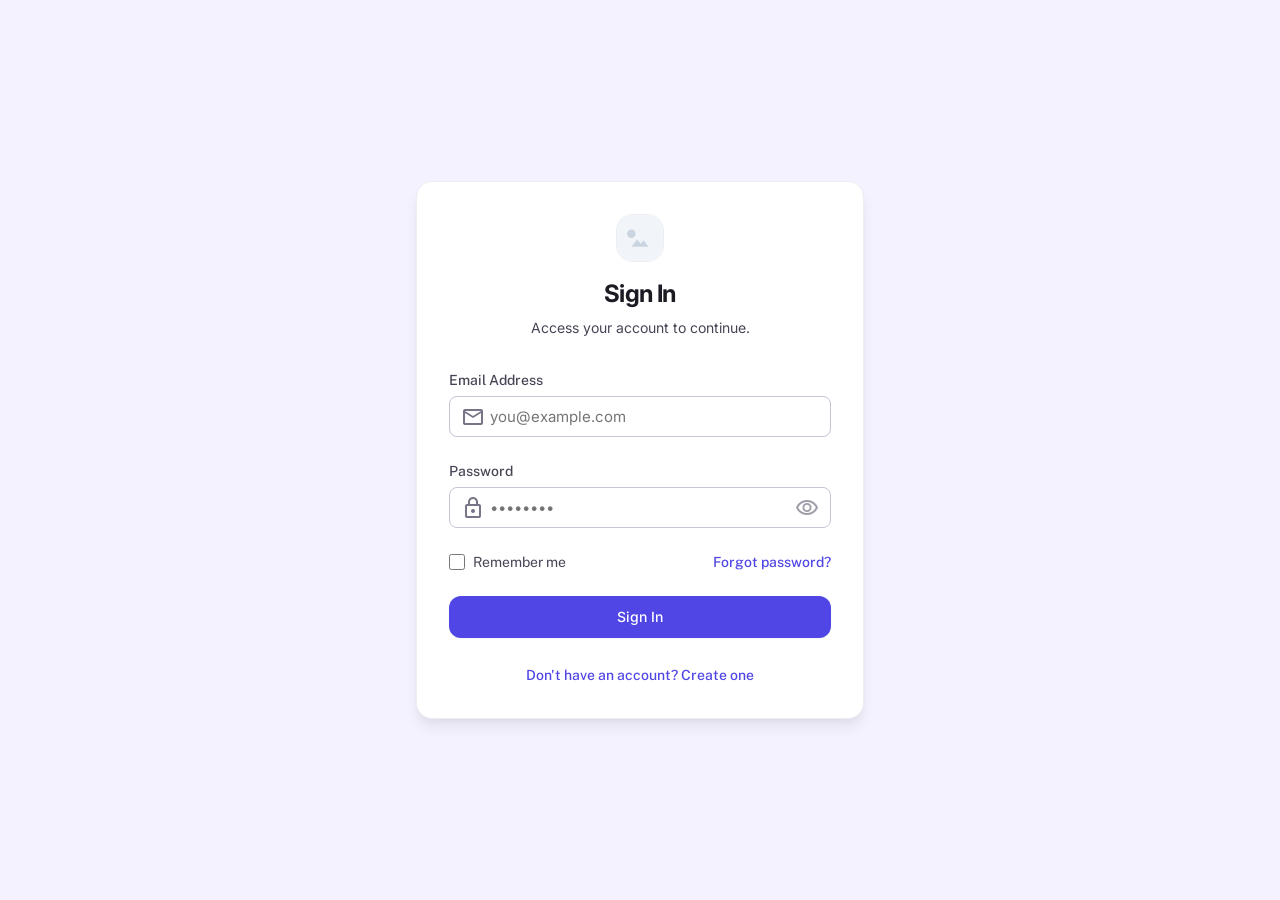
==== commit fc12cd4f: "New Edit" ====
--- a/index.html
+++ b/index.html
@@ -19,6 +19,9 @@
 <div class="w-full max-w-md bg-surface-container-lowest rounded-xl shadow-lg border border-outline-variant/30 p-8">
 <!-- Header -->
 <div class="mb-8 text-center">
+<div class="flex justify-center mb-4">
+    <img src="data:image/svg+xml,%3Csvg xmlns='http://www.w3.org/2000/svg' width='48' height='48' viewBox='0 0 32 32'%3E%3Crect width='32' height='32' rx='8' fill='%23f1f5f9'/%3E%3Cpath d='M10 16a3 3 0 1 1 0-6 3 3 0 0 1 0 6zm12 6H10l4-5 2.5 3 2-2.5 3.5 4.5z' fill='%23cbd5e1'/%3E%3C/svg%3E" alt="Supply Chain Logo" class="w-12 h-12 rounded-xl object-cover border border-outline-variant/30 shadow-2xs"/>
+</div>
 <h1 class="text-2xl font-headline font-bold text-on-surface">Sign In</h1>
 <p class="text-on-surface-variant font-body text-sm mt-2">Access your account to continue.</p>
 </div>
--- a/app.css
+++ b/app.css
@@ -1577,7 +1577,7 @@
 }
 
 .sidebar-brand-section {
-  padding: 1.5rem 1.25rem 1.25rem;
+  padding: 1rem 1rem 0.75rem;
   border-bottom: 1px solid #e2e8f0;
   flex-shrink: 0;
 }
@@ -1585,17 +1585,17 @@
 .sidebar-brand-card {
   background: #f8fbff;
   border: 1px solid rgba(148, 163, 184, 0.18);
-  border-radius: 2rem;
-  padding: 1.5rem;
+  border-radius: 1.5rem;
+  padding: 0.85rem;
   display: flex;
   flex-direction: column;
   align-items: center;
   text-align: center;
-  gap: 0.75rem;
+  gap: 0.5rem;
 }
 
 .sidebar-brand-card .sidebar-brand-title {
-  font-size: 0.875rem;
+  font-size: 0.8rem;
   font-weight: 600;
   color: #020617;
   width: 100%;
@@ -1605,9 +1605,9 @@
 }
 
 .sidebar-brand-card .sidebar-brand-subtitle {
-  font-size: 0.75rem;
+  font-size: 0.7rem;
   color: #64748b;
-  margin-top: 0.25rem;
+  margin-top: 0.15rem;
   overflow: hidden;
   text-overflow: ellipsis;
   white-space: nowrap;
@@ -1634,18 +1634,21 @@
   display: flex;
   align-items: center;
   justify-content: flex-start;
-  gap: 0.85rem;
+  gap: 0.75rem;
   width: 100%;
-  padding: 0.75rem 0.95rem;
+  padding: 0.6rem 0.8rem;
   background: transparent;
   border: 1px solid transparent;
   border-radius: 1.25rem;
   color: #334155;
-  font-size: 0.9rem;
+  font-size: 0.68rem;
   font-weight: 500;
-  line-height: 1.4;
+  line-height: 1.2;
   text-decoration: none;
   transition: background var(--transition-fast), color var(--transition-fast), transform var(--transition-fast);
+  white-space: nowrap;
+  overflow: hidden;
+  text-overflow: ellipsis;
 }
 
 .sidebar-subsystem-link:hover {
@@ -1656,7 +1659,7 @@
 }
 
 .sidebar-subsystem-link-icon {
-  display: inline-flex;
+  display: inline-flex !important;
   align-items: center;
   justify-content: center;
   width: 2.25rem;
@@ -1689,6 +1692,235 @@
   color: #2563eb;
 }
 
+/* Sidebar Module Group with Submenu */
+.sidebar-module-group {
+  margin-bottom: 0.25rem;
+}
+
+.sidebar-module-toggle {
+  display: flex;
+  align-items: center;
+  gap: 0.85rem;
+  width: 100%;
+  padding: 0.85rem 1rem;
+  border-radius: 1.75rem;
+  border: 1px solid rgba(148, 163, 184, 0.14);
+  background: transparent;
+  color: #475569;
+  font-size: 0.9rem;
+  font-weight: 500;
+  cursor: pointer;
+  transition: background var(--transition-fast), color var(--transition-fast), border-color var(--transition-fast);
+  text-decoration: none;
+}
+
+.sidebar-module-toggle:hover {
+  background: #f1f5f9;
+  color: #0f172a;
+  border-color: transparent;
+  transform: translateX(2px);
+}
+
+.sidebar-module-toggle.active {
+  background: #eef2ff;
+  color: #1d4ed8;
+  font-weight: 600;
+}
+
+.sidebar-module-toggle.active .sidebar-subsystem-link-icon {
+  background: rgba(59, 130, 246, 0.16);
+  color: #2563eb;
+}
+
+.sidebar-chevron {
+  transition: transform var(--transition-fast);
+  margin-left: auto;
+}
+
+.sidebar-module-group.open .sidebar-chevron {
+  transform: rotate(180deg);
+}
+
+/* Sidebar Submenu */
+.sidebar-submenu {
+  max-height: 0;
+  overflow: hidden;
+  transition: max-height 0.3s ease-out;
+  padding-left: 2.5rem;
+}
+
+.sidebar-module-group.open .sidebar-submenu {
+  max-height: 500px;
+  transition: max-height 0.3s ease-in;
+}
+
+.sidebar-submenu-link {
+  display: flex;
+  align-items: center;
+  gap: 0.5rem;
+  width: 100%;
+  padding: 0.4rem 0.65rem;
+  border-radius: 1rem;
+  border: 1px solid transparent;
+  background: transparent;
+  color: #64748b;
+  font-size: 0.75rem;
+  font-weight: 500;
+  cursor: pointer;
+  transition: background var(--transition-fast), color var(--transition-fast);
+  text-decoration: none;
+  margin-top: 0.1rem;
+  white-space: nowrap;
+  overflow: hidden;
+  text-overflow: ellipsis;
+}
+
+.sidebar-submenu-link:hover {
+  background: #f1f5f9;
+  color: #0f172a;
+}
+
+.sidebar-submenu-link.active {
+  background: #eef2ff;
+  color: #1d4ed8;
+  font-weight: 600;
+}
+
+.sidebar-submenu-icon {
+  font-size: 1rem;
+  color: #94a3b8;
+  transition: color var(--transition-fast);
+}
+
+.sidebar-submenu-link:hover .sidebar-submenu-icon,
+.sidebar-submenu-link.active .sidebar-submenu-icon {
+  color: #2563eb;
+}
+
+/* Collapsed Sidebar Flyout */
+.sidebar-flyout-menu {
+  position: fixed;
+  left: 5rem;
+  top: 0;
+  z-index: 1000;
+  background: #ffffff;
+  border: 1px solid rgba(148, 163, 184, 0.22);
+  border-radius: 1rem;
+  box-shadow: 0 10px 25px rgba(15, 23, 42, 0.15);
+  padding: 0.75rem;
+  min-width: 200px;
+  max-width: 280px;
+  opacity: 0;
+  visibility: hidden;
+  transform: translateX(-10px);
+  transition: opacity var(--transition-fast), visibility var(--transition-fast), transform var(--transition-fast);
+}
+
+.sidebar-flyout-menu.visible {
+  opacity: 1;
+  visibility: visible;
+  transform: translateX(0);
+}
+
+.sidebar-flyout-header {
+  padding: 0.5rem 0.75rem;
+  border-bottom: 1px solid rgba(148, 163, 184, 0.22);
+  margin-bottom: 0.5rem;
+  font-weight: 600;
+  font-size: 0.9rem;
+  color: #0f172a;
+}
+
+.sidebar-flyout-item {
+  display: flex;
+  align-items: center;
+  gap: 0.75rem;
+  padding: 0.6rem 0.75rem;
+  border-radius: 0.75rem;
+  color: #475569;
+  font-size: 0.85rem;
+  font-weight: 500;
+  cursor: pointer;
+  transition: background var(--transition-fast), color var(--transition-fast);
+  text-decoration: none;
+}
+
+.sidebar-flyout-item:hover {
+  background: #f1f5f9;
+  color: #0f172a;
+}
+
+.sidebar-flyout-item.active {
+  background: #eef2ff;
+  color: #1d4ed8;
+  font-weight: 600;
+}
+
+/* Collapsed sidebar state - hide non-icon elements but keep icons visible */
+.sidebar.w-20 .sidebar-module-toggle > span:not(.material-symbols-outlined),
+.sidebar.w-20 .sidebar-chevron,
+.sidebar.w-20 .sidebar-submenu,
+.sidebar.w-20 .sidebar-brand-title,
+.sidebar.w-20 .sidebar-brand-subtitle,
+.sidebar.w-20 .sidebar-main-link span:not(.material-symbols-outlined),
+.dashboard-sidebar.w-20 .sidebar-module-toggle > span:not(.material-symbols-outlined),
+.dashboard-sidebar.w-20 .sidebar-chevron,
+.dashboard-sidebar.w-20 .sidebar-submenu,
+.dashboard-sidebar.w-20 .sidebar-brand-title,
+.dashboard-sidebar.w-20 .sidebar-brand-subtitle,
+.dashboard-sidebar.w-20 .sidebar-main-link span:not(.material-symbols-outlined) {
+  display: none !important;
+}
+
+.sidebar.w-20 .sidebar-module-toggle,
+.dashboard-sidebar.w-20 .sidebar-module-toggle {
+  justify-content: center;
+  padding: 0.85rem;
+}
+
+.sidebar.w-20 .sidebar-module-toggle .material-symbols-outlined,
+.sidebar.w-20 .sidebar-subsystem-link .material-symbols-outlined,
+.sidebar.w-20 .sidebar-main-link .material-symbols-outlined,
+.dashboard-sidebar.w-20 .sidebar-module-toggle .material-symbols-outlined,
+.dashboard-sidebar.w-20 .sidebar-subsystem-link .material-symbols-outlined,
+.dashboard-sidebar.w-20 .sidebar-main-link .material-symbols-outlined {
+  display: inline-flex !important;
+  font-size: 1.25rem;
+}
+
+.sidebar.w-20 .sidebar-module-group,
+.dashboard-sidebar.w-20 .sidebar-module-group {
+  position: relative;
+}
+
+.sidebar.w-20 .sidebar-module-group:hover .sidebar-flyout-menu,
+.dashboard-sidebar.w-20 .sidebar-module-group:hover .sidebar-flyout-menu {
+  opacity: 1;
+  visibility: visible;
+  transform: translateX(0);
+}
+
+/* Sidebar resize handle */
+#sidebar-resize-handle {
+  position: absolute;
+  right: 0;
+  top: 0;
+  bottom: 0;
+  width: 4px;
+  cursor: col-resize;
+  background: transparent;
+  transition: background 0.2s;
+  z-index: 50;
+}
+
+#sidebar-resize-handle:hover {
+  background: rgba(59, 130, 246, 0.3);
+}
+
+#sidebar-resize-handle:active {
+  background: rgba(59, 130, 246, 0.5);
+}
+
 .sidebar-main-link {
   display: flex;
   align-items: center;
@@ -1720,7 +1952,7 @@
 }
 
 .sidebar-main-link-icon {
-  display: inline-flex;
+  display: inline-flex !important;
   align-items: center;
   justify-content: center;
   width: 2.25rem;
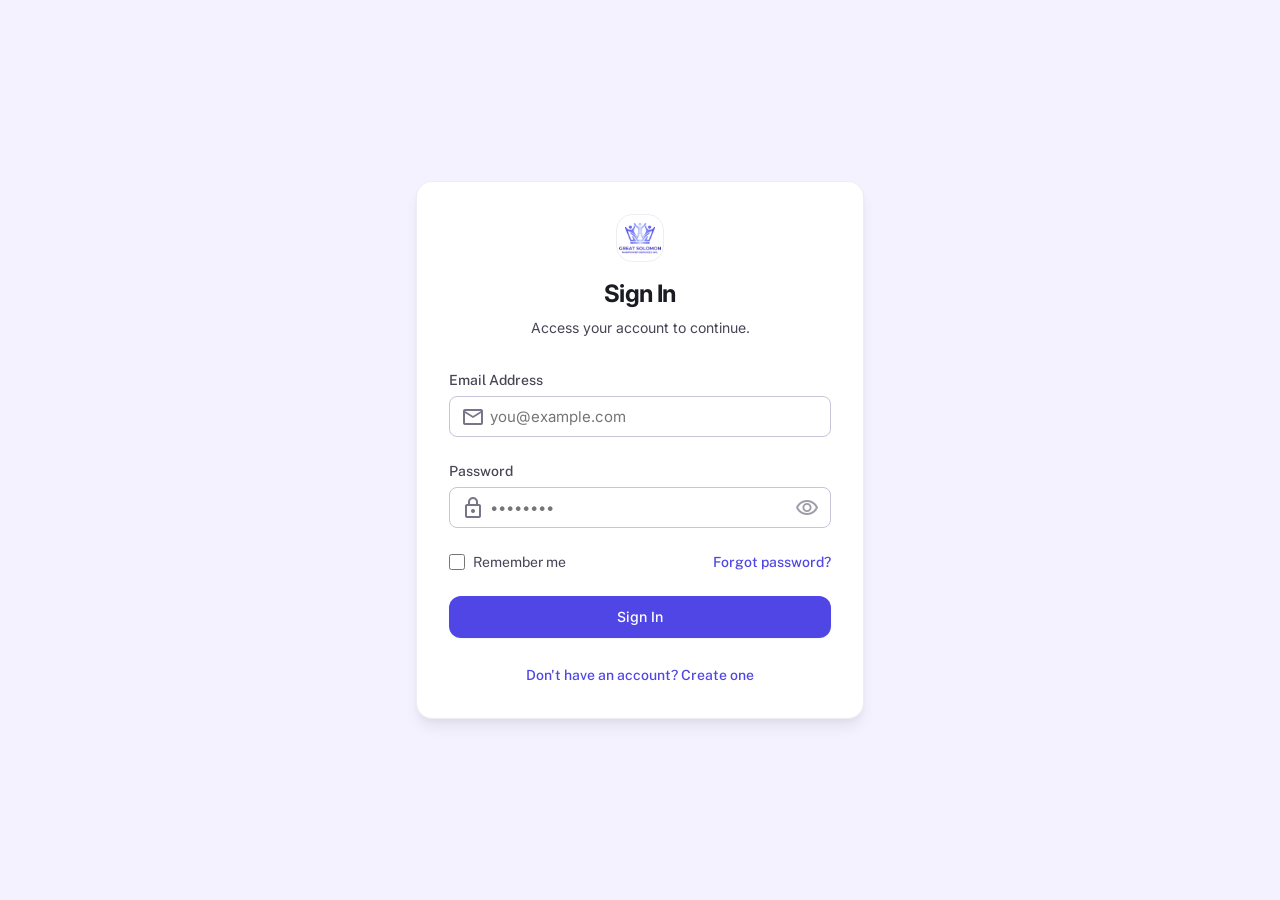
==== commit eea9609d: "Logo Attached" ====
--- a/index.html
+++ b/index.html
@@ -20,7 +20,7 @@
 <!-- Header -->
 <div class="mb-8 text-center">
 <div class="flex justify-center mb-4">
-    <img src="data:image/svg+xml,%3Csvg xmlns='http://www.w3.org/2000/svg' width='48' height='48' viewBox='0 0 32 32'%3E%3Crect width='32' height='32' rx='8' fill='%23f1f5f9'/%3E%3Cpath d='M10 16a3 3 0 1 1 0-6 3 3 0 0 1 0 6zm12 6H10l4-5 2.5 3 2-2.5 3.5 4.5z' fill='%23cbd5e1'/%3E%3C/svg%3E" alt="Supply Chain Logo" class="w-12 h-12 rounded-xl object-cover border border-outline-variant/30 shadow-2xs"/>
+    <img src="img/logo.png" alt="Supply Chain Logo" class="w-12 h-12 rounded-xl object-cover border border-outline-variant/30 shadow-2xs"/>
 </div>
 <h1 class="text-2xl font-headline font-bold text-on-surface">Sign In</h1>
 <p class="text-on-surface-variant font-body text-sm mt-2">Access your account to continue.</p>
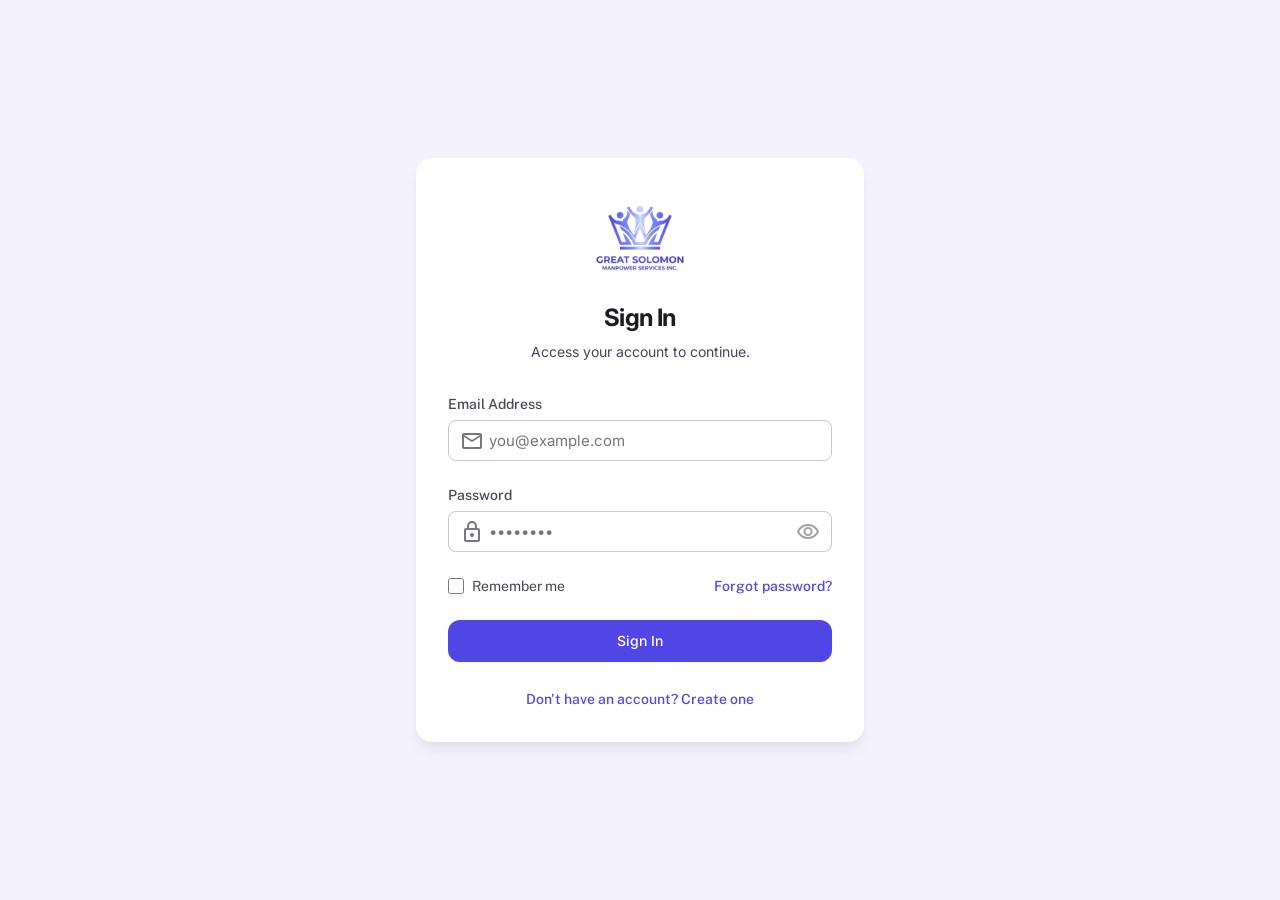
==== commit 9722cb37: "Logo Fixing" ====
--- a/index.html
+++ b/index.html
@@ -16,11 +16,11 @@
 </head>
 <body class="bg-surface-container-low min-h-screen flex items-center justify-center p-4">
 <!-- Authentication Card -->
-<div class="w-full max-w-md bg-surface-container-lowest rounded-xl shadow-lg border border-outline-variant/30 p-8">
+<div class="w-full max-w-md bg-surface-container-lowest rounded-xl shadow-lg p-8">
 <!-- Header -->
 <div class="mb-8 text-center">
 <div class="flex justify-center mb-4">
-    <img src="img/logo.png" alt="Supply Chain Logo" class="w-12 h-12 rounded-xl object-cover border border-outline-variant/30 shadow-2xs"/>
+    <img src="img/logo.png" alt="Supply Chain Logo" class="w-24 h-24 rounded-xl object-cover"/>
 </div>
 <h1 class="text-2xl font-headline font-bold text-on-surface">Sign In</h1>
 <p class="text-on-surface-variant font-body text-sm mt-2">Access your account to continue.</p>
--- a/app.css
+++ b/app.css
@@ -1881,9 +1881,11 @@
 .sidebar.w-20 .sidebar-module-toggle .material-symbols-outlined,
 .sidebar.w-20 .sidebar-subsystem-link .material-symbols-outlined,
 .sidebar.w-20 .sidebar-main-link .material-symbols-outlined,
+.sidebar.w-20 .material-symbols-outlined,
 .dashboard-sidebar.w-20 .sidebar-module-toggle .material-symbols-outlined,
 .dashboard-sidebar.w-20 .sidebar-subsystem-link .material-symbols-outlined,
-.dashboard-sidebar.w-20 .sidebar-main-link .material-symbols-outlined {
+.dashboard-sidebar.w-20 .sidebar-main-link .material-symbols-outlined,
+.dashboard-sidebar.w-20 .material-symbols-outlined {
   display: inline-flex !important;
   font-size: 1.25rem;
 }
